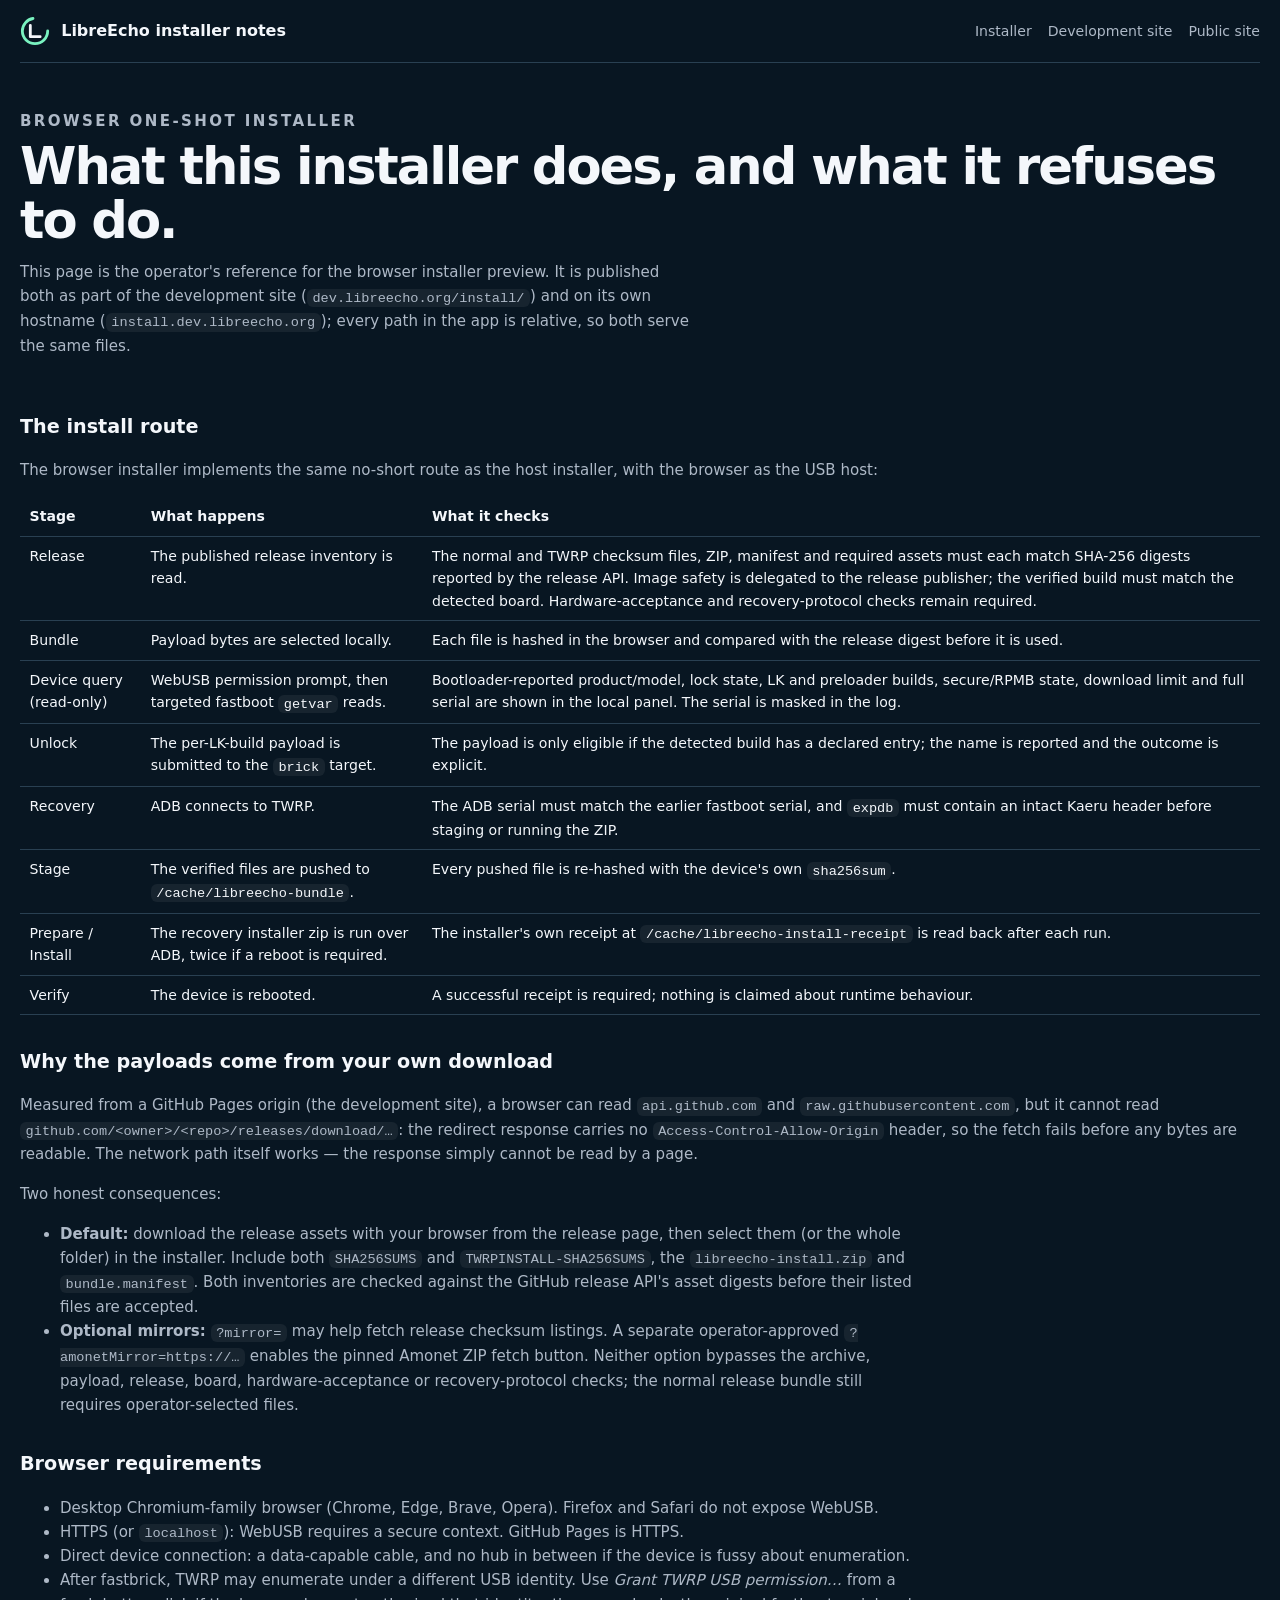
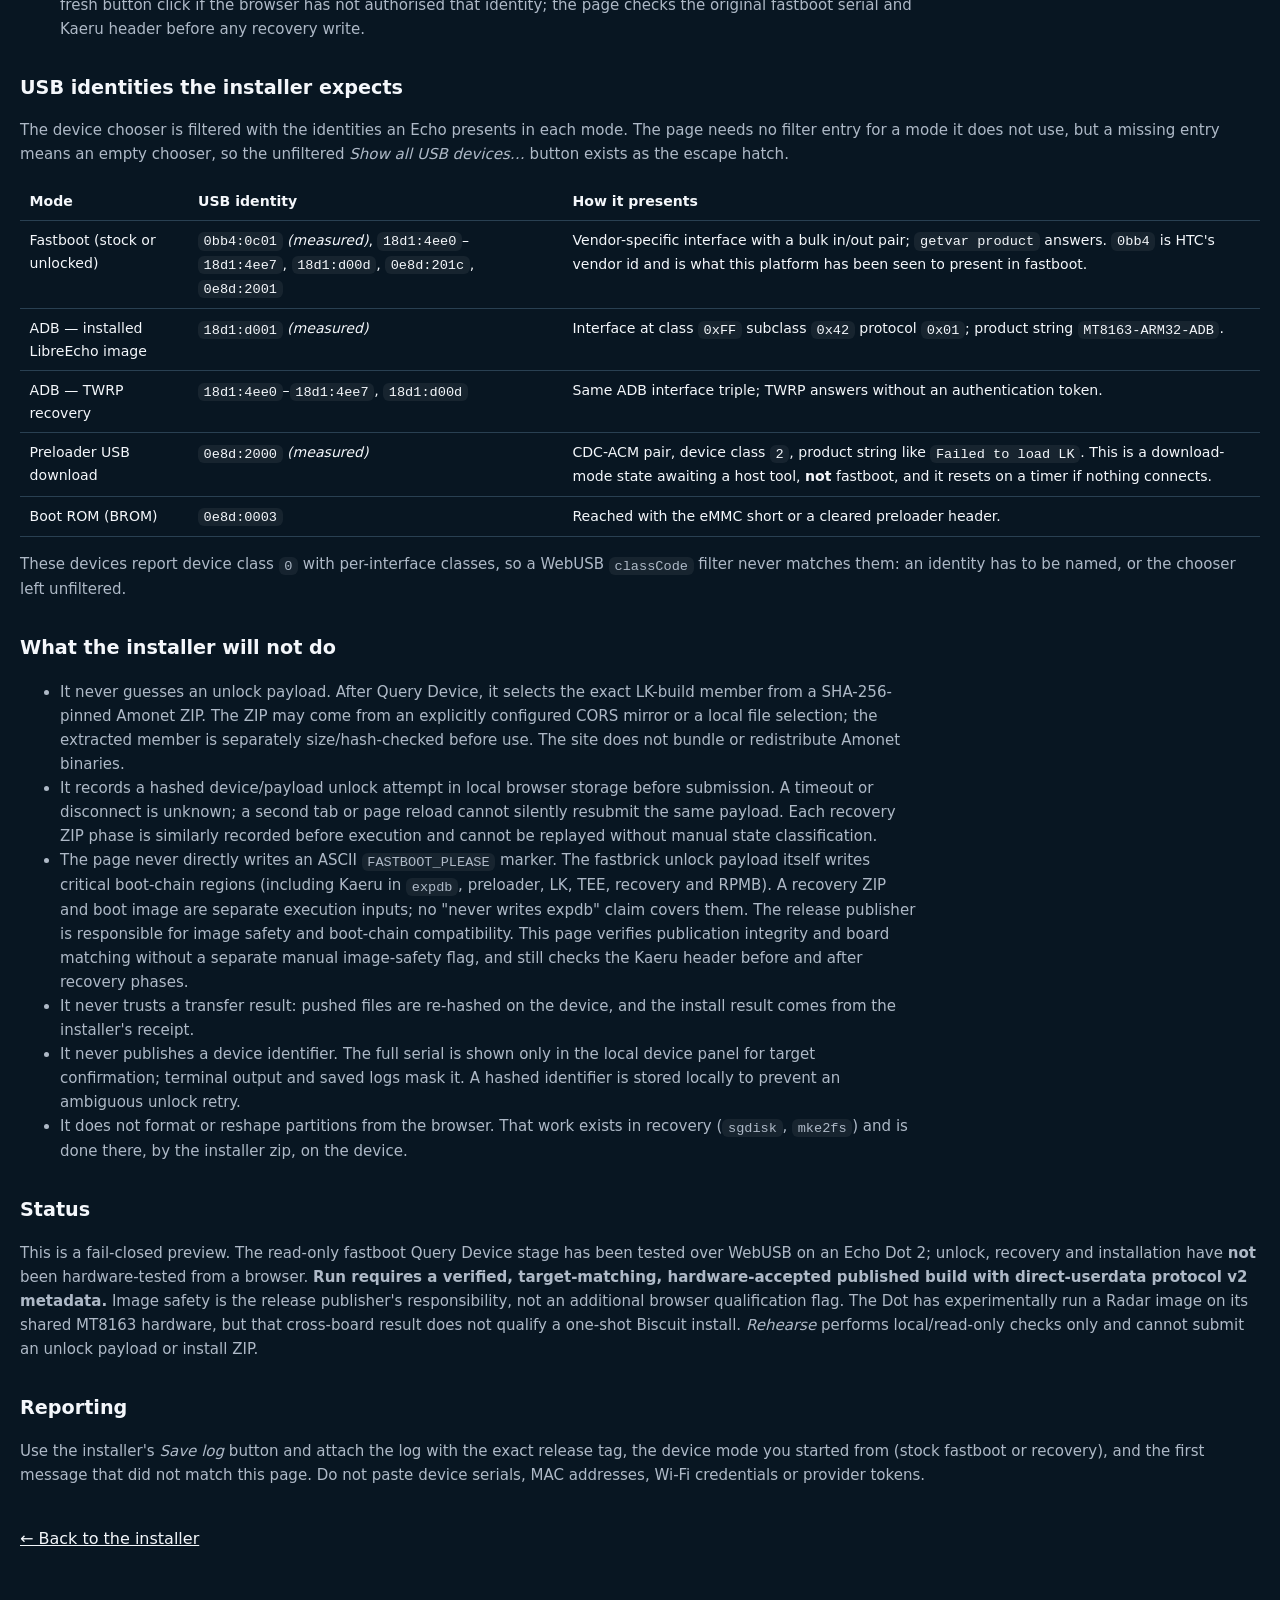
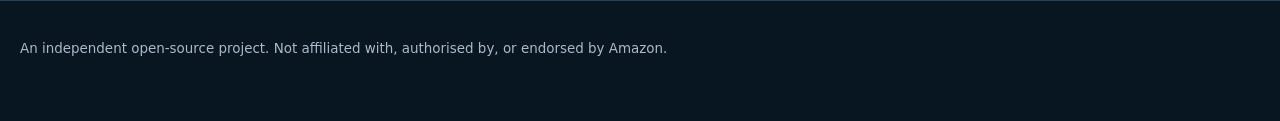
==== NOTES.html @ c84ac1f7 "feat(installer): direct-userdata protocol v2 install; restore #3; stop overwrite sync - Restore the " ====
<!doctype html>
<html lang="en-GB">
<head>
  <meta charset="utf-8">
  <meta name="viewport" content="width=device-width, initial-scale=1">
  <meta name="description" content="LibreEcho browser installer notes: what it does, what it refuses to do, which browser features it needs, and how to configure an asset mirror.">
  <meta name="theme-color" content="#081622">
  <title>LibreEcho browser installer — notes</title>
  <link rel="icon" href="assets/images/favicon.svg" type="image/svg+xml" onerror="this.remove()">
  <link rel="stylesheet" href="css/installer.css">
  <style>
    .notes ul{max-width:88ch}
    .notes .wrap{padding-bottom:4rem}
    .back{display:inline-block;margin:1.5rem 0 0}
  </style>
</head>
<body>
<div class="wrap">
  <header class="installer-header">
    <a class="brand" href="index.html">
      <img src="assets/images/mark.svg" alt="" width="30" height="30" onerror="this.remove()">
      <span>LibreEcho installer notes</span>
    </a>
    <nav aria-label="Installer navigation">
      <a href="index.html">Installer</a>
      <a href="https://dev.libreecho.org/">Development site</a>
      <a href="https://libreecho.org/">Public site</a>
    </nav>
  </header>

  <main class="notes">
    <section class="installer-intro">
      <p class="eyebrow">Browser one-shot installer</p>
      <h1>What this installer does, and what it refuses to do.</h1>
      <p>This page is the operator's reference for the browser installer preview. It is published both as part of the development site (<code>dev.libreecho.org/install/</code>) and on its own hostname (<code>install.dev.libreecho.org</code>); every path in the app is relative, so both serve the same files.</p>
    </section>

    <h2>The install route</h2>
    <p>The browser installer implements the same no-short route as the host installer, with the browser as the USB host:</p>
    <table>
      <thead><tr><th>Stage</th><th>What happens</th><th>What it checks</th></tr></thead>
      <tbody>
        <tr><td>Release</td><td>The published release inventory is read.</td><td>The normal and TWRP checksum files, ZIP, manifest and required assets must each match SHA-256 digests reported by the release API. Image safety is delegated to the release publisher; the verified build must match the detected board. Hardware-acceptance and recovery-protocol checks remain required.</td></tr>
        <tr><td>Bundle</td><td>Payload bytes are selected locally.</td><td>Each file is hashed in the browser and compared with the release digest before it is used.</td></tr>
        <tr><td>Device query (read-only)</td><td>WebUSB permission prompt, then targeted fastboot <code>getvar</code> reads.</td><td>Bootloader-reported product/model, lock state, LK and preloader builds, secure/RPMB state, download limit and full serial are shown in the local panel. The serial is masked in the log.</td></tr>
        <tr><td>Unlock</td><td>The per-LK-build payload is submitted to the <code>brick</code> target.</td><td>The payload is only eligible if the detected build has a declared entry; the name is reported and the outcome is explicit.</td></tr>
        <tr><td>Recovery</td><td>ADB connects to TWRP.</td><td>The ADB serial must match the earlier fastboot serial, and <code>expdb</code> must contain an intact Kaeru header before staging or running the ZIP.</td></tr>
        <tr><td>Stage</td><td>The verified files are pushed to <code>/cache/libreecho-bundle</code>.</td><td>Every pushed file is re-hashed with the device's own <code>sha256sum</code>.</td></tr>
        <tr><td>Prepare / Install</td><td>The recovery installer zip is run over ADB, twice if a reboot is required.</td><td>The installer's own receipt at <code>/cache/libreecho-install-receipt</code> is read back after each run.</td></tr>
        <tr><td>Verify</td><td>The device is rebooted.</td><td>A successful receipt is required; nothing is claimed about runtime behaviour.</td></tr>
      </tbody>
    </table>

    <h2>Why the payloads come from your own download</h2>
    <p>Measured from a GitHub Pages origin (the development site), a browser can read <code>api.github.com</code> and <code>raw.githubusercontent.com</code>, but it cannot read <code>github.com/&lt;owner&gt;/&lt;repo&gt;/releases/download/…</code>: the redirect response carries no <code>Access-Control-Allow-Origin</code> header, so the fetch fails before any bytes are readable. The network path itself works — the response simply cannot be read by a page.</p>
    <p>Two honest consequences:</p>
    <ul>
      <li><strong>Default:</strong> download the release assets with your browser from the release page, then select them (or the whole folder) in the installer. Include both <code>SHA256SUMS</code> and <code>TWRPINSTALL-SHA256SUMS</code>, the <code>libreecho-install.zip</code> and <code>bundle.manifest</code>. Both inventories are checked against the GitHub release API's asset digests before their listed files are accepted.</li>
      <li><strong>Optional mirrors:</strong> <code>?mirror=</code> may help fetch release checksum listings. A separate operator-approved <code>?amonetMirror=https://…</code> enables the pinned Amonet ZIP fetch button. Neither option bypasses the archive, payload, release, board, hardware-acceptance or recovery-protocol checks; the normal release bundle still requires operator-selected files.</li>
    </ul>

    <h2>Browser requirements</h2>
    <ul>
      <li>Desktop Chromium-family browser (Chrome, Edge, Brave, Opera). Firefox and Safari do not expose WebUSB.</li>
      <li>HTTPS (or <code>localhost</code>): WebUSB requires a secure context. GitHub Pages is HTTPS.</li>
      <li>Direct device connection: a data-capable cable, and no hub in between if the device is fussy about enumeration.</li>
      <li>After fastbrick, TWRP may enumerate under a different USB identity. Use <em>Grant TWRP USB permission…</em> from a fresh button click if the browser has not authorised that identity; the page checks the original fastboot serial and Kaeru header before any recovery write.</li>
    </ul>

    <h2>USB identities the installer expects</h2>
    <p>The device chooser is filtered with the identities an Echo presents in each mode. The page needs no filter entry for a mode it does not use, but a missing entry means an empty chooser, so the unfiltered <em>Show all USB devices…</em> button exists as the escape hatch.</p>
    <table>
      <thead><tr><th>Mode</th><th>USB identity</th><th>How it presents</th></tr></thead>
      <tbody>
        <tr><td>Fastboot (stock or unlocked)</td><td><code>0bb4:0c01</code> <em>(measured)</em>, <code>18d1:4ee0</code>–<code>18d1:4ee7</code>, <code>18d1:d00d</code>, <code>0e8d:201c</code>, <code>0e8d:2001</code></td><td>Vendor-specific interface with a bulk in/out pair; <code>getvar product</code> answers. <code>0bb4</code> is HTC's vendor id and is what this platform has been seen to present in fastboot.</td></tr>
        <tr><td>ADB — installed LibreEcho image</td><td><code>18d1:d001</code> <em>(measured)</em></td><td>Interface at class <code>0xFF</code> subclass <code>0x42</code> protocol <code>0x01</code>; product string <code>MT8163-ARM32-ADB</code>.</td></tr>
        <tr><td>ADB — TWRP recovery</td><td><code>18d1:4ee0</code>–<code>18d1:4ee7</code>, <code>18d1:d00d</code></td><td>Same ADB interface triple; TWRP answers without an authentication token.</td></tr>
        <tr><td>Preloader USB download</td><td><code>0e8d:2000</code> <em>(measured)</em></td><td>CDC-ACM pair, device class <code>2</code>, product string like <code>Failed to load LK</code>. This is a download-mode state awaiting a host tool, <strong>not</strong> fastboot, and it resets on a timer if nothing connects.</td></tr>
        <tr><td>Boot ROM (BROM)</td><td><code>0e8d:0003</code></td><td>Reached with the eMMC short or a cleared preloader header.</td></tr>
      </tbody>
    </table>
    <p>These devices report device class <code>0</code> with per-interface classes, so a WebUSB <code>classCode</code> filter never matches them: an identity has to be named, or the chooser left unfiltered.</p>

    <h2>What the installer will not do</h2>
    <ul>
      <li>It never guesses an unlock payload. After Query Device, it selects the exact LK-build member from a SHA-256-pinned Amonet ZIP. The ZIP may come from an explicitly configured CORS mirror or a local file selection; the extracted member is separately size/hash-checked before use. The site does not bundle or redistribute Amonet binaries.</li>
      <li>It records a hashed device/payload unlock attempt in local browser storage before submission. A timeout or disconnect is unknown; a second tab or page reload cannot silently resubmit the same payload. Each recovery ZIP phase is similarly recorded before execution and cannot be replayed without manual state classification.</li>
      <li>The page never directly writes an ASCII <code>FASTBOOT_PLEASE</code> marker. The fastbrick unlock payload itself writes critical boot-chain regions (including Kaeru in <code>expdb</code>, preloader, LK, TEE, recovery and RPMB). A recovery ZIP and boot image are separate execution inputs; no "never writes expdb" claim covers them. The release publisher is responsible for image safety and boot-chain compatibility. This page verifies publication integrity and board matching without a separate manual image-safety flag, and still checks the Kaeru header before and after recovery phases.</li>
      <li>It never trusts a transfer result: pushed files are re-hashed on the device, and the install result comes from the installer's receipt.</li>
      <li>It never publishes a device identifier. The full serial is shown only in the local device panel for target confirmation; terminal output and saved logs mask it. A hashed identifier is stored locally to prevent an ambiguous unlock retry.</li>
      <li>It does not format or reshape partitions from the browser. That work exists in recovery (<code>sgdisk</code>, <code>mke2fs</code>) and is done there, by the installer zip, on the device.</li>
    </ul>

    <h2>Status</h2>
    <p>This is a fail-closed preview. The read-only fastboot Query Device stage has been tested over WebUSB on an Echo Dot 2; unlock, recovery and installation have <strong>not</strong> been hardware-tested from a browser. <strong>Run requires a verified, target-matching, hardware-accepted published build with direct-userdata protocol v2 metadata.</strong> Image safety is the release publisher's responsibility, not an additional browser qualification flag. The Dot has experimentally run a Radar image on its shared MT8163 hardware, but that cross-board result does not qualify a one-shot Biscuit install. <em>Rehearse</em> performs local/read-only checks only and cannot submit an unlock payload or install ZIP.</p>

    <h2>Reporting</h2>
    <p>Use the installer's <em>Save log</em> button and attach the log with the exact release tag, the device mode you started from (stock fastboot or recovery), and the first message that did not match this page. Do not paste device serials, MAC addresses, Wi-Fi credentials or provider tokens.</p>
    <a class="back text-link" href="index.html">← Back to the installer</a>
  </main>
</div>
<footer class="installer-footer">
  <div class="wrap">
    <p>An independent open-source project. Not affiliated with, authorised by, or endorsed by Amazon.</p>
  </div>
</footer>
</body>
</html>
---- css/installer.css ----
/* Browser installer preview — page styles.
   Shares the LibreEcho palette with the development site, but is deliberately
   flatter and denser: this page is a tool, not a landing page. */

:root{
  --bg:#081622;--panel:#102131;--panel2:#14283a;--text:#f4f7fb;--muted:#aeb9c7;
  --line:#294052;--green:#55d47a;--cyan:#5ba8ff;--violet:#b77bea;
  --amber:#ffbe78;--red:#ff7a7a;--mono:ui-monospace,SFMono-Regular,Menlo,Consolas,"Liberation Mono",monospace;
}
*{box-sizing:border-box}
body{margin:0;background:var(--bg);color:var(--text);font-family:Inter,ui-sans-serif,system-ui,-apple-system,BlinkMacSystemFont,"Segoe UI",sans-serif;line-height:1.6}
a{color:var(--text)}
.wrap{width:min(100% - 2.5rem,1240px);margin-inline:auto}

.installer-header{display:flex;align-items:center;gap:1rem;padding:1rem 0;border-bottom:1px solid var(--line);flex-wrap:wrap}
.installer-header .brand{display:flex;align-items:center;gap:.7rem;font-weight:750;text-decoration:none}
.installer-header .brand img{width:30px;height:30px}
.installer-header nav{margin-left:auto;display:flex;gap:1rem;flex-wrap:wrap;font-size:.88rem}
.installer-header nav a{color:var(--muted);text-decoration:none}
.installer-header nav a:hover{color:var(--text)}

.installer-intro{padding:2.5rem 0 1rem}
.eyebrow{font-size:.72rem;font-weight:800;letter-spacing:.16em;text-transform:uppercase;color:var(--green);margin:0 0 .5rem}
.installer-intro h1{font-size:clamp(2rem,4vw,3.2rem);letter-spacing:-.04em;line-height:1.05;margin:0 0 .8rem}
.installer-intro p{max-width:70ch;color:var(--muted);margin:.4rem 0}
.preview-banner{border:1px solid rgba(255,190,120,.45);background:rgba(255,190,120,.08);border-radius:14px;padding:.9rem 1.1rem;margin:1.2rem 0 0;color:#ffd9ac;font-size:.9rem}

.layout{display:grid;grid-template-columns:minmax(0,1.05fr) minmax(0,1.35fr);gap:1.5rem;align-items:start;padding:1.5rem 0 4rem}
@media(max-width:1050px){.layout{grid-template-columns:1fr}}

.card{border:1px solid var(--line);border-radius:18px;background:linear-gradient(150deg,rgba(255,255,255,.05),rgba(255,255,255,.015));padding:1.25rem 1.35rem;margin-bottom:1.25rem}
.card h2{font-size:1.05rem;margin:0 0 .8rem;letter-spacing:-.01em}
.card p{margin:.35rem 0;color:var(--muted);font-size:.92rem}
.card ol,.card ul{margin:.4rem 0;padding-left:1.2rem;color:var(--muted);font-size:.92rem}
.field{display:flex;flex-direction:column;gap:.45rem;margin:.8rem 0}
.field label{font-size:.78rem;text-transform:uppercase;letter-spacing:.1em;font-weight:800;color:var(--muted)}
select,button,input[type=file]{font:inherit}
select{background:var(--panel);color:var(--text);border:1px solid var(--line);border-radius:10px;padding:.6rem .7rem;width:100%}
.actions{display:flex;gap:.6rem;flex-wrap:wrap;margin-top:.9rem}
button{border-radius:999px;padding:.7rem 1.1rem;font-weight:800;cursor:pointer;border:1px solid var(--line);background:var(--panel);color:var(--text)}
button.primary{background:linear-gradient(90deg,var(--green),var(--cyan));color:#081622;border:0}
button.ghost{background:transparent}
button:disabled{opacity:.45;cursor:not-allowed}
input[type=file]{position:absolute;width:1px;height:1px;opacity:0;pointer-events:none}

.status-line{display:flex;gap:.6rem;align-items:baseline;font-size:.86rem;color:var(--muted);margin:.3rem 0}
.status-line strong{color:var(--text);font-weight:700}
.pill{font-size:.7rem;font-weight:850;letter-spacing:.08em;text-transform:uppercase;padding:.15rem .5rem;border-radius:999px;border:1px solid var(--line)}
[data-state=ok]{color:var(--green);border-color:rgba(85,212,122,.5)}
[data-state=warn]{color:var(--amber);border-color:rgba(255,190,120,.5)}
[data-state=bad]{color:var(--red);border-color:rgba(255,122,122,.5)}
[data-state=pending]{color:var(--muted)}

.capability-row{display:grid;grid-template-columns:9.5rem 6rem 1fr;gap:.6rem;font-size:.85rem;padding:.22rem 0;border-bottom:1px dotted rgba(41,64,82,.7)}
.capability-value{font-weight:750}
.capability-note{color:var(--muted)}
@media(max-width:700px){.capability-row{grid-template-columns:1fr;gap:.1rem}}

.device-row{display:grid;grid-template-columns:11rem 1fr;gap:.5rem;font-size:.85rem;padding:.22rem 0;border-bottom:1px dotted rgba(41,64,82,.7)}
.device-row span{color:var(--muted)}

.step-item{display:flex;gap:.7rem;align-items:baseline;padding:.3rem 0;font-size:.9rem;color:var(--muted);border-bottom:1px dotted rgba(41,64,82,.6)}
.step-item .step-index{font-family:var(--mono);font-size:.78rem;color:var(--muted)}
.step-item.step-active{color:var(--text)}
.step-item.step-active .step-index{color:var(--cyan)}
.step-item.step-done{color:var(--green)}
.step-item.step-done .step-index{color:var(--green)}

.terminal-card{padding:0;overflow:hidden;display:flex;flex-direction:column}
.terminal-head{display:flex;align-items:center;gap:.6rem;padding:.7rem 1rem;border-bottom:1px solid var(--line);background:rgba(8,22,34,.6)}
.terminal-head .dots{display:flex;gap:.35rem}
.terminal-head .dots i{width:.6rem;height:.6rem;border-radius:50%;background:var(--line);display:block}
.terminal-head strong{font-size:.82rem;letter-spacing:.04em}
.terminal-head button{margin-left:auto;font-size:.75rem;padding:.35rem .7rem}
#terminal{list-style:none;margin:0;padding:.9rem 1rem;font-family:var(--mono);font-size:.82rem;line-height:1.55;height:min(62vh,620px);overflow-y:auto;background:#061220;scrollbar-width:thin}
.term-line{white-space:pre-wrap;word-break:break-word}
.term-out{color:#cfe0ee}
.term-info{color:var(--cyan)}
.term-ok{color:var(--green)}
.term-warn{color:var(--amber)}
.term-error{color:var(--red)}
.term-command{color:var(--violet)}
.term-phase{color:var(--text);font-weight:800;letter-spacing:.08em;margin-top:.5rem;border-top:1px solid var(--line);padding-top:.4rem}
.term-progress{display:grid;grid-template-columns:minmax(8rem,14rem) 1fr minmax(6rem,12rem);gap:.6rem;align-items:center;color:var(--muted)}
.term-progress-track{display:block;height:.5rem;border-radius:999px;background:var(--line);overflow:hidden}
.term-progress-bar{display:block;height:100%;width:0;background:linear-gradient(90deg,var(--green),var(--cyan));transition:width .15s linear}
.term-progress-label{white-space:nowrap;overflow:hidden;text-overflow:ellipsis}
.term-progress-detail{text-align:right;white-space:nowrap;overflow:hidden;text-overflow:ellipsis}

.notes{padding:0 0 3rem}
.notes h2{font-size:1.2rem;margin:2rem 0 .6rem}
.notes p,.notes li{color:var(--muted);font-size:.94rem}
.notes code{font-family:var(--mono);font-size:.85rem;background:rgba(255,255,255,.06);padding:.1rem .35rem;border-radius:6px}
.notes table{width:100%;border-collapse:collapse;font-size:.88rem;margin:.8rem 0}
.notes th,.notes td{text-align:left;border-bottom:1px solid var(--line);padding:.5rem .6rem;vertical-align:top}
.installer-footer{border-top:1px solid var(--line);padding:1.5rem 0 3rem;color:var(--muted);font-size:.84rem}

.fine-print{font-size:.82rem;color:var(--muted)}
.card summary{cursor:pointer;font-size:.86rem;font-weight:750;color:var(--text);padding:.4rem 0}
.card details[open] summary{color:var(--cyan)}
.download-panel{margin:.9rem 0;padding:.85rem .95rem;border:1px solid var(--line);border-radius:14px;background:rgba(8,22,34,.5)}
.download-head{display:flex;justify-content:space-between;align-items:baseline;font-size:.9rem}
.download-head #download-percent{font-family:var(--mono);font-weight:800;color:var(--cyan)}
.download-track{display:block;height:.7rem;border-radius:999px;background:var(--line);overflow:hidden;margin:.6rem 0 .5rem}
.download-bar{display:block;height:100%;width:0;background:linear-gradient(90deg,var(--green),var(--cyan));transition:width .15s linear}
.download-meta{display:flex;gap:1rem;flex-wrap:wrap;font-family:var(--mono);font-size:.78rem;color:var(--muted)}
.download-meta #download-files{margin-left:auto}
.download-error{margin:.6rem 0;padding:.6rem .8rem;border:1px solid rgba(255,122,122,.5);border-radius:12px;color:var(--red);font-size:.9rem}
.download-panel[data-state=ok] .download-bar{background:var(--green)}
body.waiting button,body.waiting select{cursor:progress}
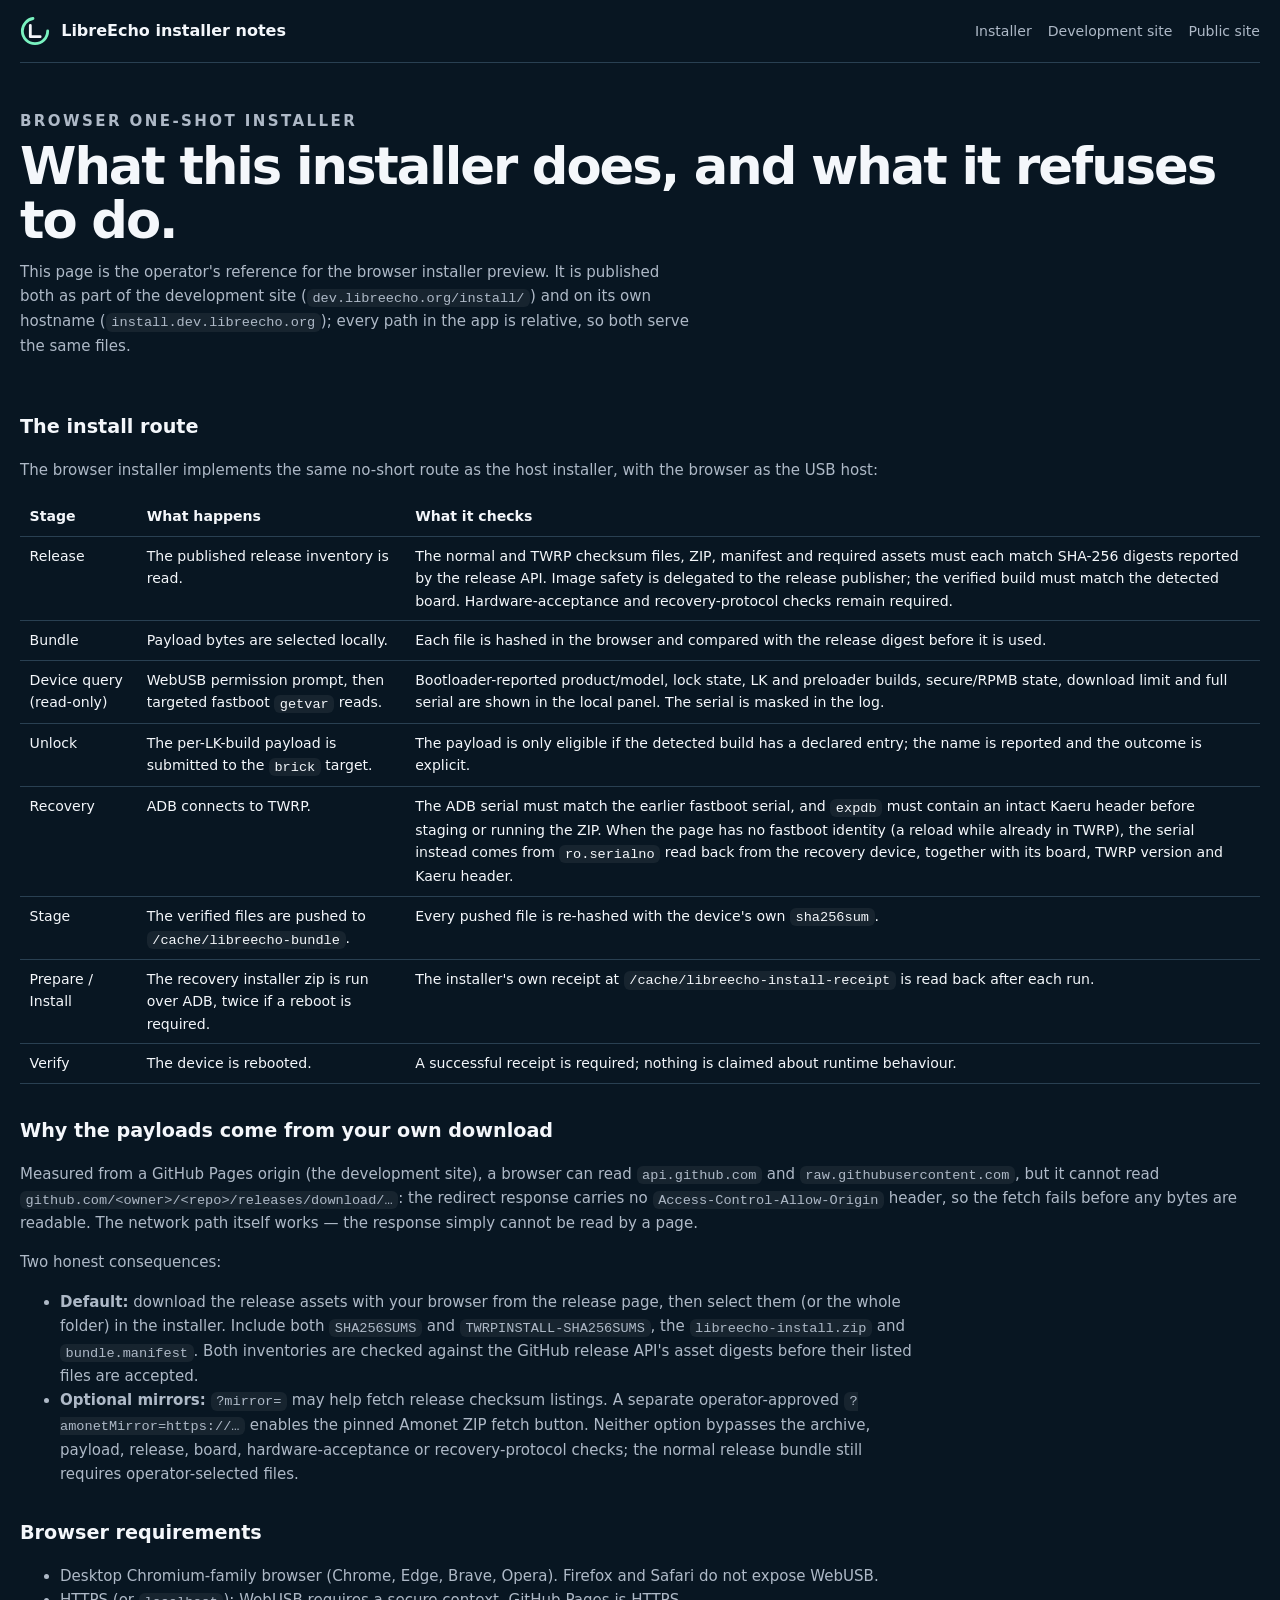
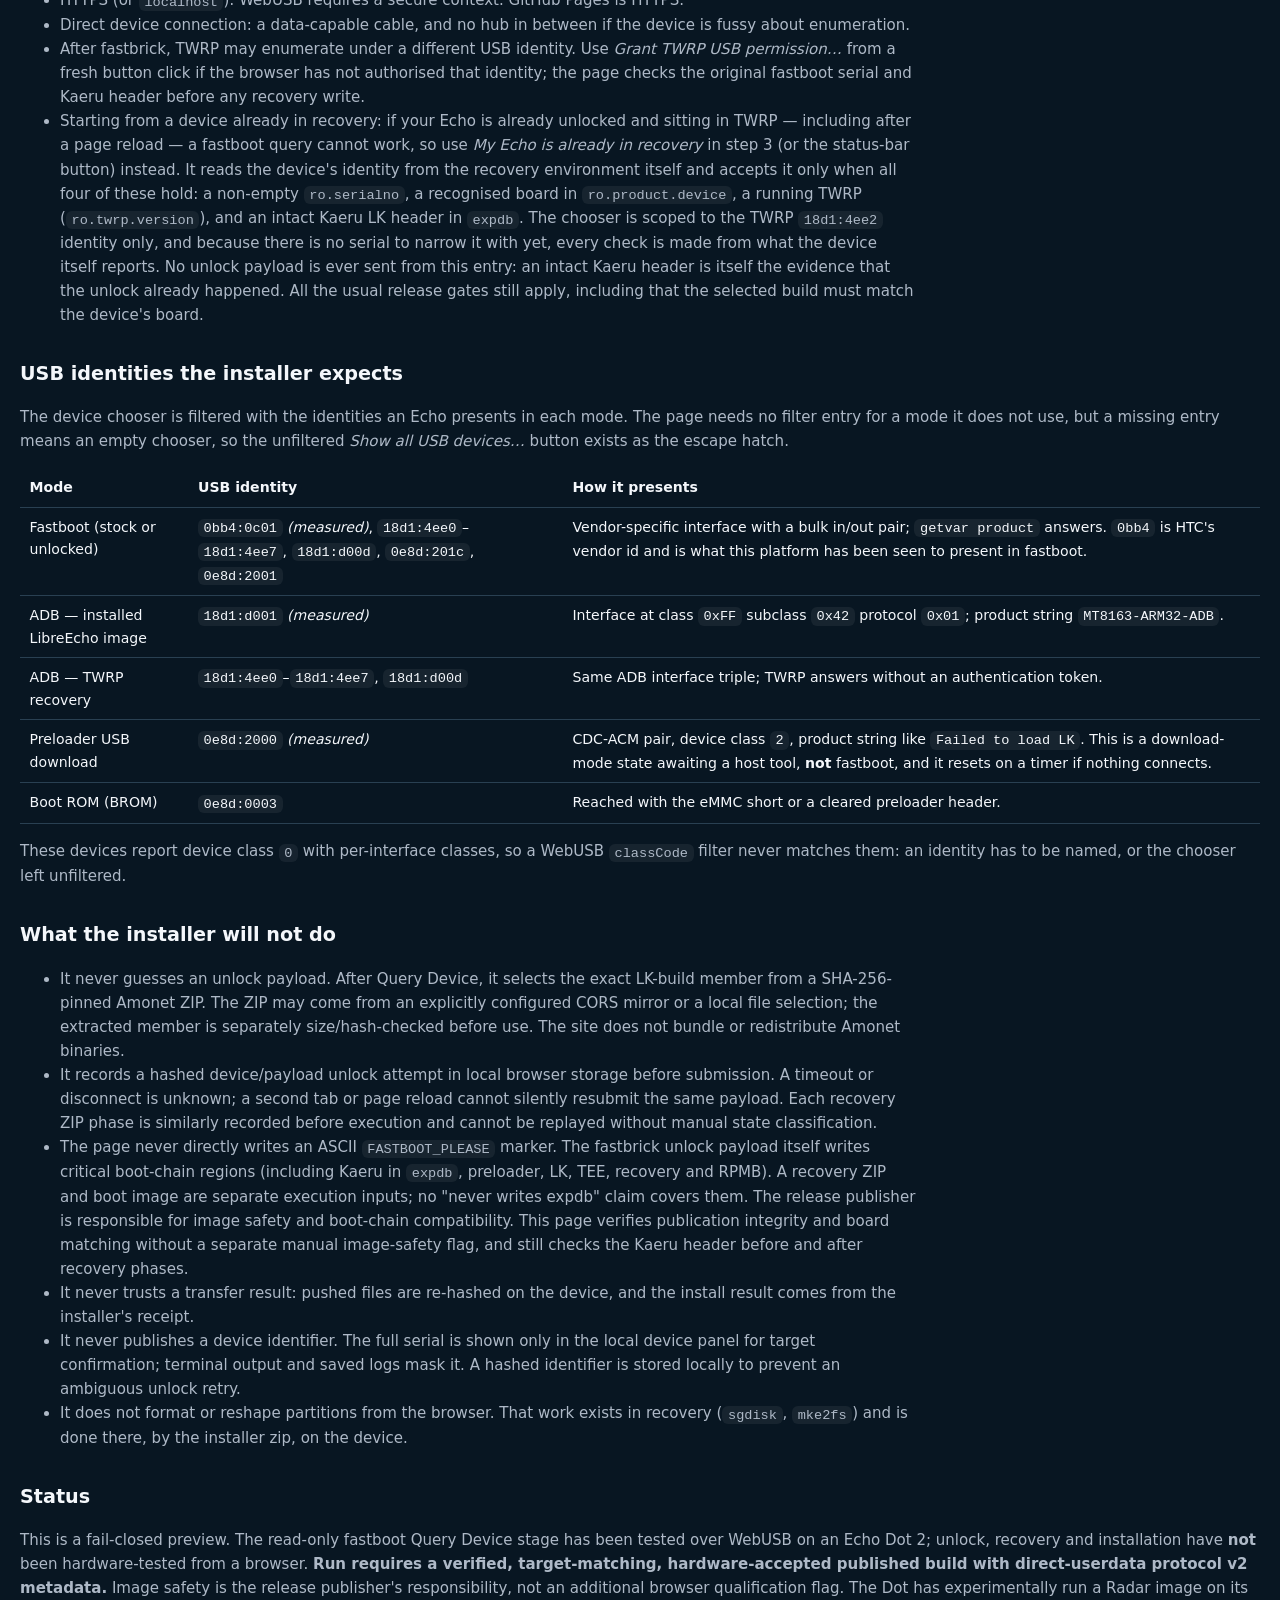
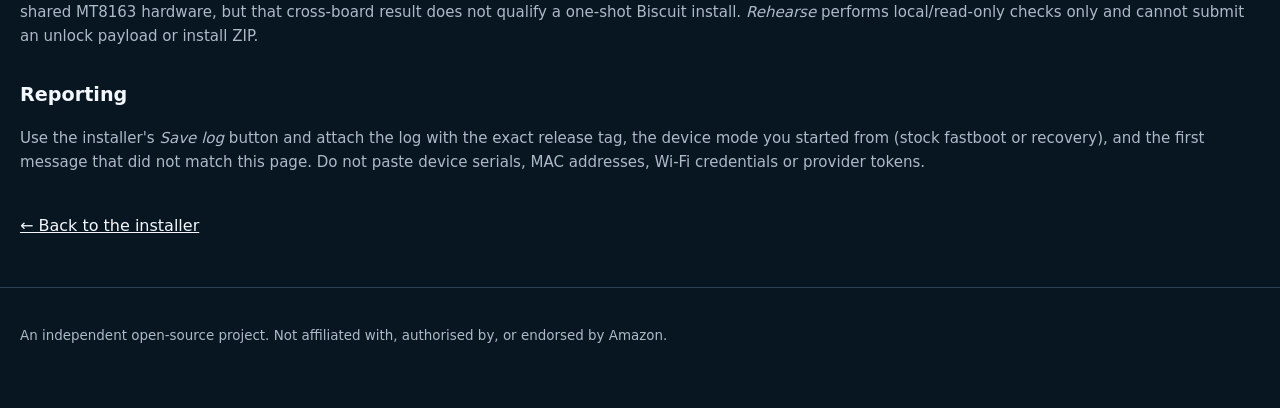
==== commit 375f3f65: "docs(installer): document starting from a device already in recovery Names the four facts the recove" ====
--- a/NOTES.html
+++ b/NOTES.html
@@ -44,7 +44,7 @@
         <tr><td>Bundle</td><td>Payload bytes are selected locally.</td><td>Each file is hashed in the browser and compared with the release digest before it is used.</td></tr>
         <tr><td>Device query (read-only)</td><td>WebUSB permission prompt, then targeted fastboot <code>getvar</code> reads.</td><td>Bootloader-reported product/model, lock state, LK and preloader builds, secure/RPMB state, download limit and full serial are shown in the local panel. The serial is masked in the log.</td></tr>
         <tr><td>Unlock</td><td>The per-LK-build payload is submitted to the <code>brick</code> target.</td><td>The payload is only eligible if the detected build has a declared entry; the name is reported and the outcome is explicit.</td></tr>
-        <tr><td>Recovery</td><td>ADB connects to TWRP.</td><td>The ADB serial must match the earlier fastboot serial, and <code>expdb</code> must contain an intact Kaeru header before staging or running the ZIP.</td></tr>
+        <tr><td>Recovery</td><td>ADB connects to TWRP.</td><td>The ADB serial must match the earlier fastboot serial, and <code>expdb</code> must contain an intact Kaeru header before staging or running the ZIP. When the page has no fastboot identity (a reload while already in TWRP), the serial instead comes from <code>ro.serialno</code> read back from the recovery device, together with its board, TWRP version and Kaeru header.</td></tr>
         <tr><td>Stage</td><td>The verified files are pushed to <code>/cache/libreecho-bundle</code>.</td><td>Every pushed file is re-hashed with the device's own <code>sha256sum</code>.</td></tr>
         <tr><td>Prepare / Install</td><td>The recovery installer zip is run over ADB, twice if a reboot is required.</td><td>The installer's own receipt at <code>/cache/libreecho-install-receipt</code> is read back after each run.</td></tr>
         <tr><td>Verify</td><td>The device is rebooted.</td><td>A successful receipt is required; nothing is claimed about runtime behaviour.</td></tr>
@@ -65,6 +65,7 @@
       <li>HTTPS (or <code>localhost</code>): WebUSB requires a secure context. GitHub Pages is HTTPS.</li>
       <li>Direct device connection: a data-capable cable, and no hub in between if the device is fussy about enumeration.</li>
       <li>After fastbrick, TWRP may enumerate under a different USB identity. Use <em>Grant TWRP USB permission…</em> from a fresh button click if the browser has not authorised that identity; the page checks the original fastboot serial and Kaeru header before any recovery write.</li>
+      <li>Starting from a device already in recovery: if your Echo is already unlocked and sitting in TWRP — including after a page reload — a fastboot query cannot work, so use <em>My Echo is already in recovery</em> in step 3 (or the status-bar button) instead. It reads the device's identity from the recovery environment itself and accepts it only when all four of these hold: a non-empty <code>ro.serialno</code>, a recognised board in <code>ro.product.device</code>, a running TWRP (<code>ro.twrp.version</code>), and an intact Kaeru LK header in <code>expdb</code>. The chooser is scoped to the TWRP <code>18d1:4ee2</code> identity only, and because there is no serial to narrow it with yet, every check is made from what the device itself reports. No unlock payload is ever sent from this entry: an intact Kaeru header is itself the evidence that the unlock already happened. All the usual release gates still apply, including that the selected build must match the device's board.</li>
     </ul>
 
     <h2>USB identities the installer expects</h2>
--- a/css/installer.css
+++ b/css/installer.css
@@ -28,6 +28,36 @@
 .layout{display:grid;grid-template-columns:minmax(0,1.05fr) minmax(0,1.35fr);gap:1.5rem;align-items:start;padding:1.5rem 0 4rem}
 @media(max-width:1050px){.layout{grid-template-columns:1fr}}
 
+/* --- sticky status bar -----------------------------------------------------
+   The one surface that must always be visible: stage, plain-English message,
+   overall progress, and the single primary next action. Nothing important is
+   only in the log. */
+.status-bar-shell{position:sticky;top:0;z-index:40;background:linear-gradient(180deg,rgba(8,22,34,.98),rgba(8,22,34,.94));backdrop-filter:blur(6px);border-bottom:1px solid var(--line)}
+.status-bar{width:min(100% - 2.5rem,1240px);margin-inline:auto;padding:.7rem 0 .8rem;display:grid;gap:.4rem}
+.status-bar-line{display:flex;align-items:baseline;gap:.6rem;flex-wrap:wrap}
+.status-bar-stage{font-family:var(--mono);font-size:.75rem;font-weight:800;letter-spacing:.08em;color:var(--cyan)}
+.status-bar-title{font-size:1rem;font-weight:800;letter-spacing:-.01em}
+.status-bar-message{margin:0;color:var(--muted);font-size:.9rem;line-height:1.45}
+.status-bar-track{display:block;height:.45rem;border-radius:999px;background:var(--line);overflow:hidden}
+.status-bar-fill{display:block;height:100%;width:0;background:linear-gradient(90deg,var(--green),var(--cyan));transition:width .25s ease}
+.status-bar-action{display:flex;align-items:center;gap:.7rem;flex-wrap:wrap;margin-top:.15rem}
+.status-bar-action button{padding:.8rem 1.3rem;font-size:.95rem;box-shadow:0 6px 20px rgba(85,212,122,.18)}
+.status-bar-hint{font-size:.84rem;color:var(--muted)}
+.status-bar-secondary{font-size:.76rem;color:var(--muted);opacity:.85}
+.status-bar[data-kind=ok]{--bar-accent:var(--green)}
+.status-bar[data-kind=warn]{--bar-accent:var(--amber)}
+.status-bar[data-kind=bad]{--bar-accent:var(--red)}
+.status-bar[data-kind=action] .status-bar-message{color:#dff3e4;font-weight:650}
+.status-bar[data-kind=action] .status-bar-action button{animation:status-pulse 1.8s ease-in-out infinite}
+.status-bar[data-kind=bad] .status-bar-message{color:#ffc9c9}
+.status-bar[data-kind=ok] .status-bar-message{color:#cdefd6}
+@keyframes status-pulse{0%,100%{box-shadow:0 6px 20px rgba(85,212,122,.18)}50%{box-shadow:0 6px 26px rgba(91,168,255,.42)}}
+@media(prefers-reduced-motion:reduce){.status-bar[data-kind=action] .status-bar-action button{animation:none}}
+
+.visually-hidden{position:absolute;width:1px;height:1px;margin:-1px;padding:0;overflow:hidden;clip:rect(0 0 0 0);white-space:nowrap;border:0}
+.inline-details summary{cursor:pointer;font-size:.8rem;font-weight:750;color:#ffd9ac;padding:.2rem 0}
+.inline-details p{margin:.4rem 0;font-size:.85rem;color:#f0dcc2}
+
 .card{border:1px solid var(--line);border-radius:18px;background:linear-gradient(150deg,rgba(255,255,255,.05),rgba(255,255,255,.015));padding:1.25rem 1.35rem;margin-bottom:1.25rem}
 .card h2{font-size:1.05rem;margin:0 0 .8rem;letter-spacing:-.01em}
 .card p{margin:.35rem 0;color:var(--muted);font-size:.92rem}
@@ -55,6 +85,44 @@
 .capability-value{font-weight:750}
 .capability-note{color:var(--muted)}
 @media(max-width:700px){.capability-row{grid-template-columns:1fr;gap:.1rem}}
+.capability-summary{margin:.2rem 0;font-size:.92rem;font-weight:700}
+.capability-summary[data-state=ok]{color:var(--green)}
+.capability-summary[data-state=bad]{color:var(--red)}
+
+/* --- wizard step cards ----------------------------------------------------
+   One column, numbered, in run order. The active card is highlighted; a done
+   card collapses to its one-line summary so the column stays short. */
+.step-card{border-radius:16px;padding:1rem 1.15rem;transition:border-color .2s ease,box-shadow .2s ease}
+.step-card-head{display:flex;align-items:center;gap:.6rem;flex-wrap:wrap}
+.step-card-head h2{margin:0;font-size:1rem}
+.step-card-number{display:inline-flex;align-items:center;justify-content:center;width:1.7rem;height:1.7rem;border-radius:999px;border:1px solid var(--line);font-family:var(--mono);font-size:.82rem;font-weight:800;color:var(--muted);flex:none}
+.step-card[data-state=active]{border-color:rgba(91,168,255,.75);box-shadow:0 0 0 1px rgba(91,168,255,.3),0 10px 26px rgba(8,22,34,.6)}
+.step-card[data-state=active] .step-card-number{border-color:var(--cyan);color:var(--cyan)}
+.step-card[data-state=done]{opacity:.82}
+.step-card[data-state=done] .step-card-number{border-color:rgba(85,212,122,.6);color:var(--green)}
+.step-card[data-state=failed]{border-color:rgba(255,122,122,.7);box-shadow:0 0 0 1px rgba(255,122,122,.25)}
+.step-badge{margin-left:auto;font-size:.68rem;font-weight:850;letter-spacing:.09em;text-transform:uppercase;padding:.16rem .55rem;border-radius:999px;border:1px solid var(--line);color:var(--muted)}
+.step-badge[data-state=waiting]{color:var(--muted)}
+.step-badge[data-state=ready]{color:var(--cyan);border-color:rgba(91,168,255,.5)}
+.step-badge[data-state=done]{color:var(--green);border-color:rgba(85,212,122,.5)}
+.step-badge[data-state=failed]{color:var(--red);border-color:rgba(255,122,122,.5)}
+.step-card-summary{margin:.45rem 0 0;font-size:.88rem;color:var(--muted)}
+.step-card[data-state=active] .step-card-summary{color:var(--text)}
+/* Only a finished card collapses. A waiting/ready card keeps its controls
+   reachable — the selects and the Install buttons must never be hidden. */
+.step-card[data-state=done] .step-card-body,
+.step-card[data-state=done] .operator-callout{display:none}
+.step-card[data-state=done] .step-card-summary{margin:.3rem 0 0}
+.operator-callout{margin-top:.8rem;padding:.85rem 1rem;border:1px solid rgba(255,190,120,.55);border-radius:14px;background:rgba(255,190,120,.09);color:#ffd9ac;font-size:.9rem}
+.operator-callout[hidden]{display:none}
+.operator-callout strong{display:block;font-size:.95rem;margin-bottom:.25rem;color:#ffe3c4}
+
+/* Why Install is greyed out, as a bullet list of unmet prerequisites. */
+.prereq-wrap{margin-top:.7rem}
+.prereq-wrap[data-empty=true]{display:none}
+.prereq-head{margin:0 0 .3rem;font-size:.8rem;font-weight:800;letter-spacing:.06em;text-transform:uppercase;color:var(--muted)}
+.prereq-list{margin:0;padding-left:1.15rem;color:var(--amber);font-size:.86rem}
+.prereq-list li{margin:.15rem 0}
 
 .device-row{display:grid;grid-template-columns:11rem 1fr;gap:.5rem;font-size:.85rem;padding:.22rem 0;border-bottom:1px dotted rgba(41,64,82,.7)}
 .device-row span{color:var(--muted)}
@@ -72,6 +140,11 @@
 .terminal-head .dots i{width:.6rem;height:.6rem;border-radius:50%;background:var(--line);display:block}
 .terminal-head strong{font-size:.82rem;letter-spacing:.04em}
 .terminal-head button{margin-left:auto;font-size:.75rem;padding:.35rem .7rem}
+.terminal-head #download-log{margin-left:auto}
+.terminal-head #btn-log-toggle{margin-left:auto}
+/* The log is secondary: collapsible, and out of the way on a narrow page. */
+#terminal[hidden]{display:none}
+.terminal-card[data-collapsed=true]{opacity:.9}
 #terminal{list-style:none;margin:0;padding:.9rem 1rem;font-family:var(--mono);font-size:.82rem;line-height:1.55;height:min(62vh,620px);overflow-y:auto;background:#061220;scrollbar-width:thin}
 .term-line{white-space:pre-wrap;word-break:break-word}
 .term-out{color:#cfe0ee}
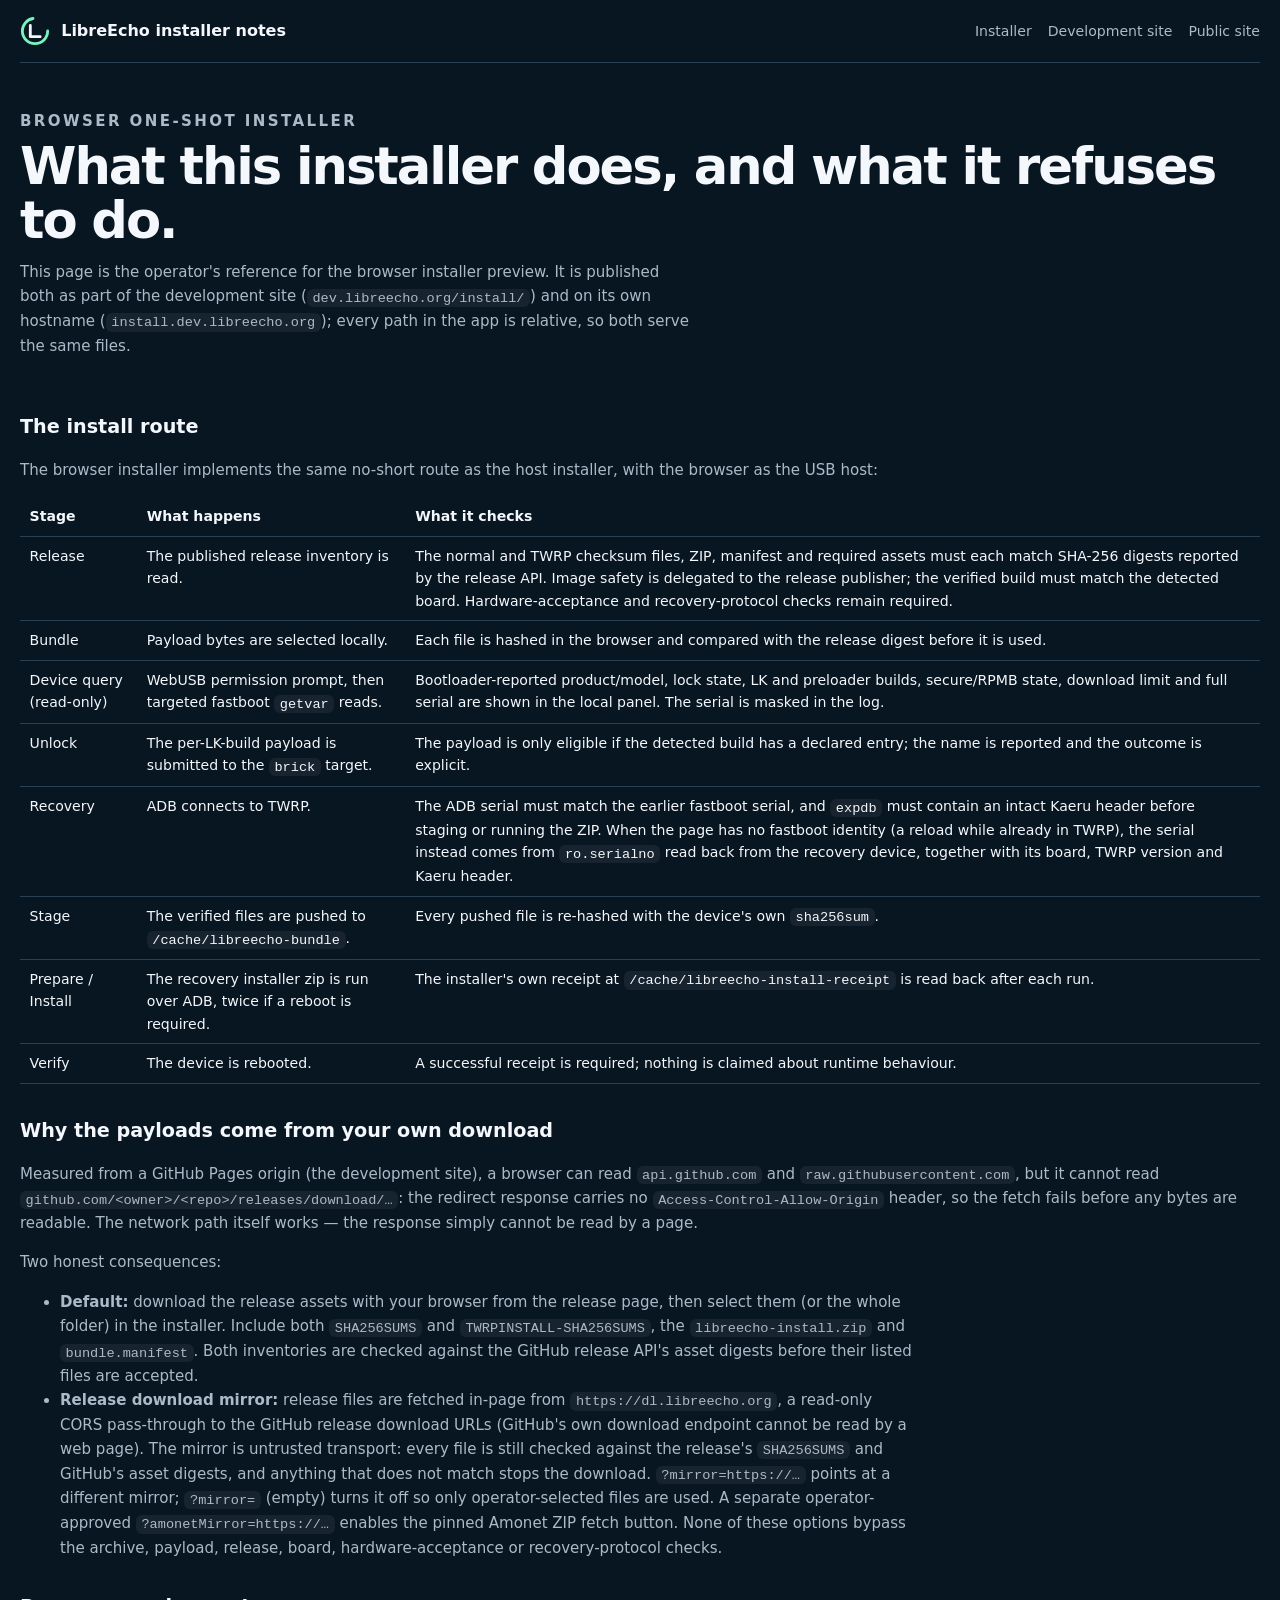
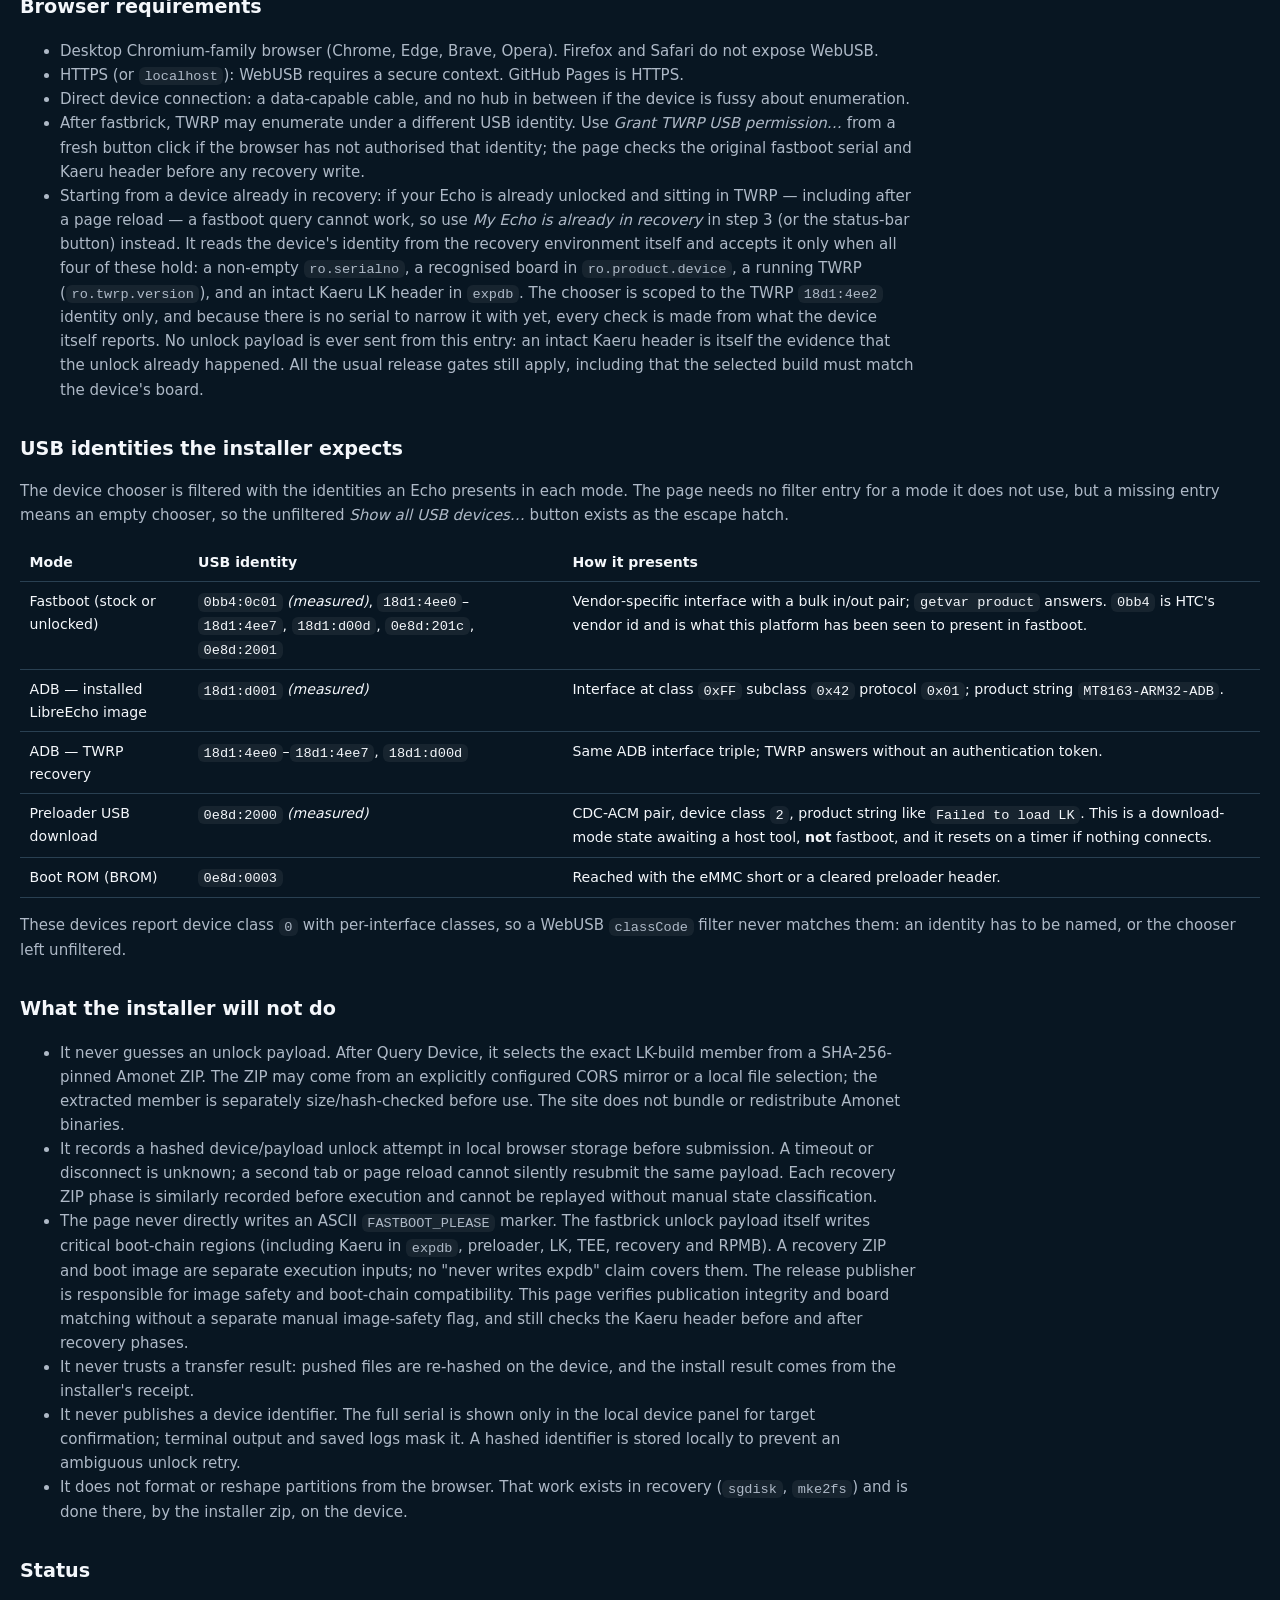
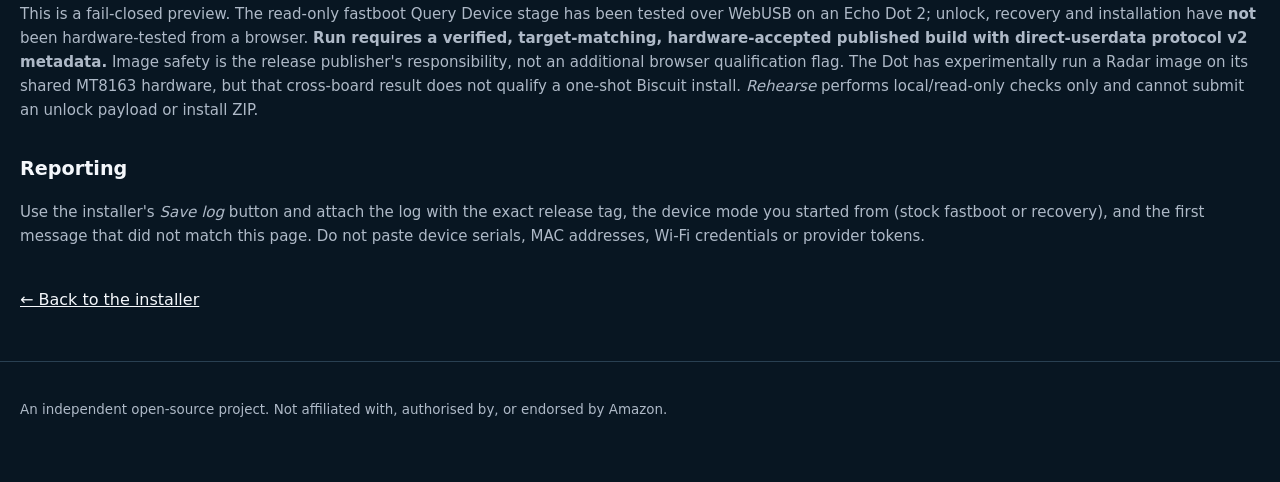
==== commit 5014dff0: "feat(installer): download release files through the dl.libreecho.org mirror by default GitHub's rele" ====
--- a/NOTES.html
+++ b/NOTES.html
@@ -56,7 +56,7 @@
     <p>Two honest consequences:</p>
     <ul>
       <li><strong>Default:</strong> download the release assets with your browser from the release page, then select them (or the whole folder) in the installer. Include both <code>SHA256SUMS</code> and <code>TWRPINSTALL-SHA256SUMS</code>, the <code>libreecho-install.zip</code> and <code>bundle.manifest</code>. Both inventories are checked against the GitHub release API's asset digests before their listed files are accepted.</li>
-      <li><strong>Optional mirrors:</strong> <code>?mirror=</code> may help fetch release checksum listings. A separate operator-approved <code>?amonetMirror=https://…</code> enables the pinned Amonet ZIP fetch button. Neither option bypasses the archive, payload, release, board, hardware-acceptance or recovery-protocol checks; the normal release bundle still requires operator-selected files.</li>
+      <li><strong>Release download mirror:</strong> release files are fetched in-page from <code>https://dl.libreecho.org</code>, a read-only CORS pass-through to the GitHub release download URLs (GitHub's own download endpoint cannot be read by a web page). The mirror is untrusted transport: every file is still checked against the release's <code>SHA256SUMS</code> and GitHub's asset digests, and anything that does not match stops the download. <code>?mirror=https://…</code> points at a different mirror; <code>?mirror=</code> (empty) turns it off so only operator-selected files are used. A separate operator-approved <code>?amonetMirror=https://…</code> enables the pinned Amonet ZIP fetch button. None of these options bypass the archive, payload, release, board, hardware-acceptance or recovery-protocol checks.</li>
     </ul>
 
     <h2>Browser requirements</h2>
--- a/css/installer.css
+++ b/css/installer.css
@@ -72,6 +72,24 @@
 button.ghost{background:transparent}
 button:disabled{opacity:.45;cursor:not-allowed}
 input[type=file]{position:absolute;width:1px;height:1px;opacity:0;pointer-events:none}
+
+/* --- optional one-shot configuration (step 5) ------------------------------
+   Reuses the existing .field styling. The mode choice is always visible, so
+   "skip" is the default and needs no scrolling; the fields only appear once
+   the operator explicitly asks to configure the device from here. */
+.provision-choice{border:1px solid var(--line);border-radius:12px;padding:.8rem .9rem;margin:.9rem 0;display:flex;flex-direction:column;gap:.55rem}
+.provision-choice legend{font-size:.78rem;text-transform:uppercase;letter-spacing:.1em;font-weight:800;color:var(--muted);padding:0 .3rem}
+.radio-row{display:flex;gap:.6rem;align-items:flex-start;font-size:.9rem;color:var(--muted);cursor:pointer}
+.radio-row strong{color:var(--text)}
+.radio-row input[type=radio]{margin-top:.2rem;accent-color:var(--cyan);flex:none}
+#provision-form-wrap h3{font-size:.8rem;text-transform:uppercase;letter-spacing:.1em;color:var(--muted);margin:1.1rem 0 .2rem}
+#provision-form-wrap input[type=text],#provision-form-wrap input[type=password]{background:var(--panel);color:var(--text);border:1px solid var(--line);border-radius:10px;padding:.6rem .7rem;width:100%}
+#provision-form-wrap input[type=range]{width:100%;accent-color:var(--cyan)}
+.field-check label{display:flex;gap:.55rem;align-items:center;text-transform:none;letter-spacing:0;font-size:.92rem;color:var(--text);font-weight:600;cursor:pointer}
+.field-check input[type=checkbox]{accent-color:var(--cyan);width:1.05rem;height:1.05rem;flex:none}
+.field-error{margin:0;font-size:.8rem;color:var(--red);font-weight:700}
+.field-error:empty{display:none}
+#provision-form-wrap[data-invalid=true] input, #provision-form-wrap[data-invalid=true] select{border-color:rgba(255,122,122,.6)}
 
 .status-line{display:flex;gap:.6rem;align-items:baseline;font-size:.86rem;color:var(--muted);margin:.3rem 0}
 .status-line strong{color:var(--text);font-weight:700}
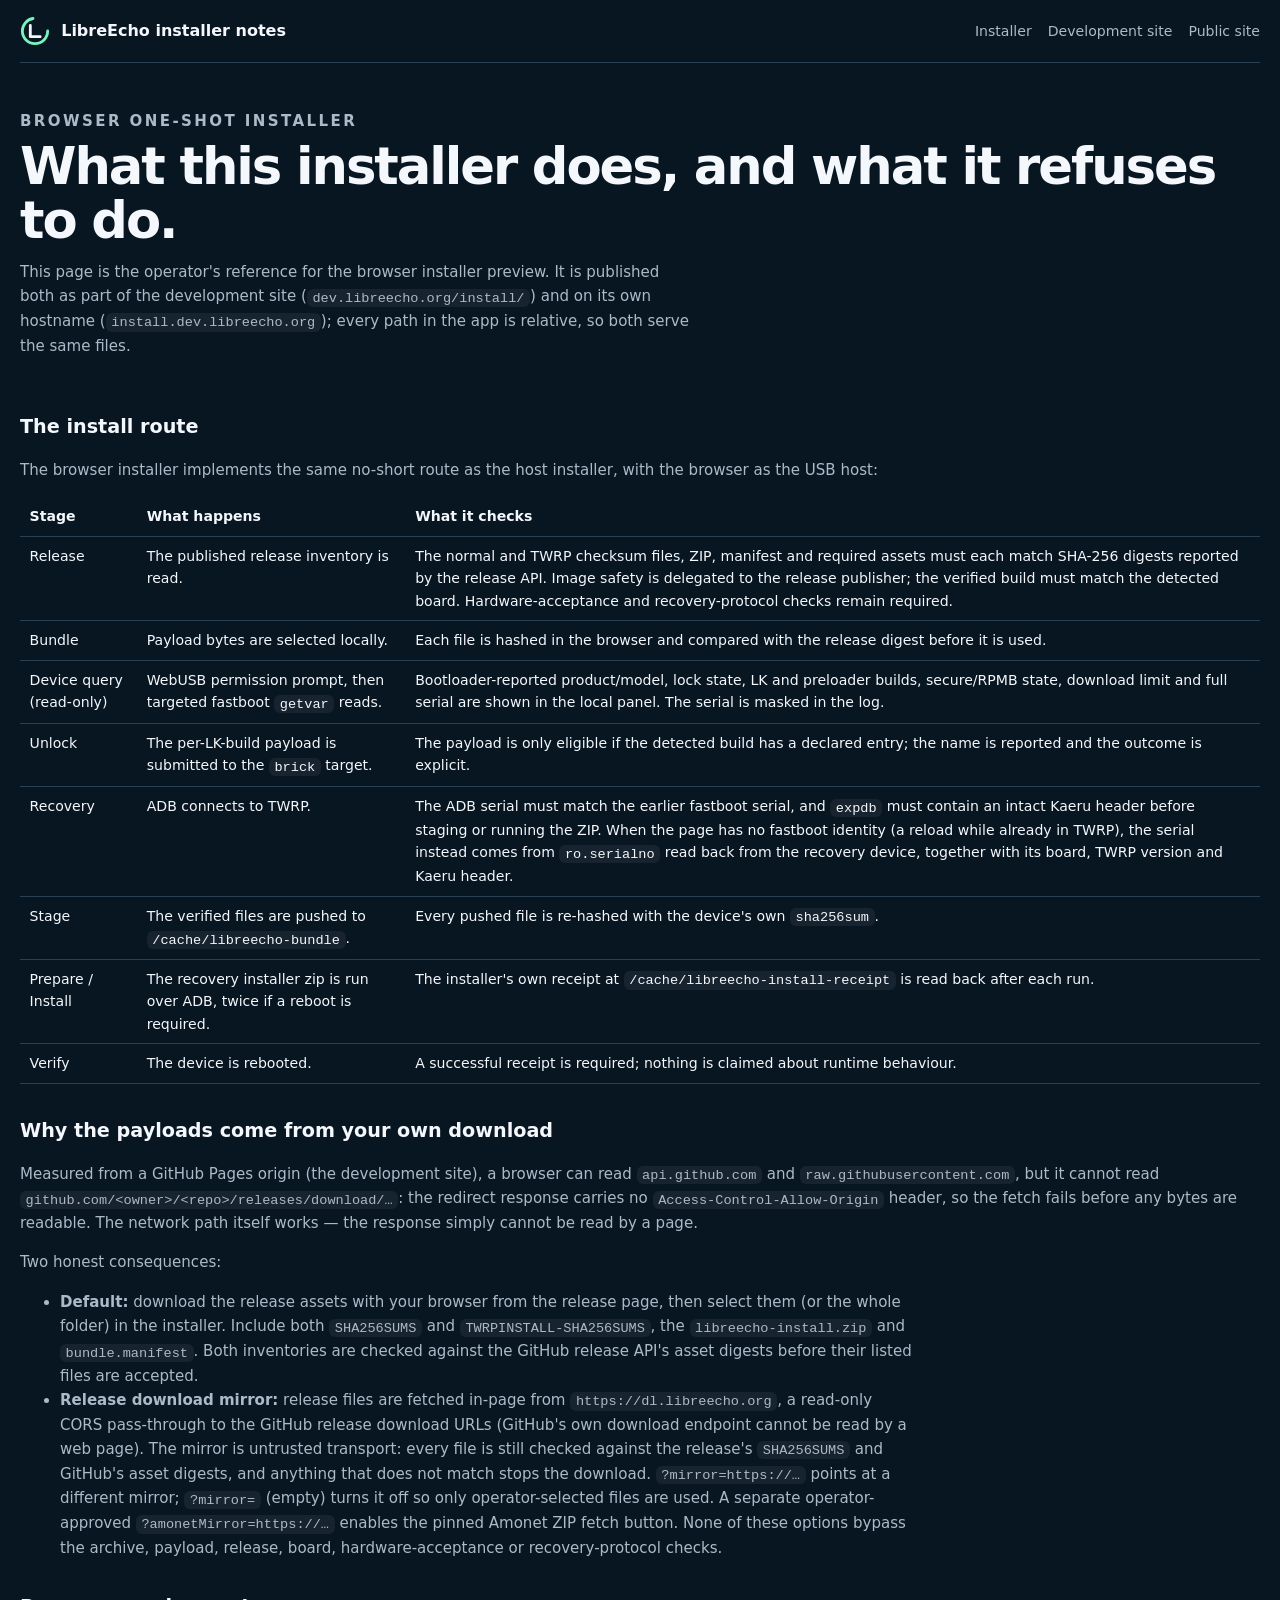
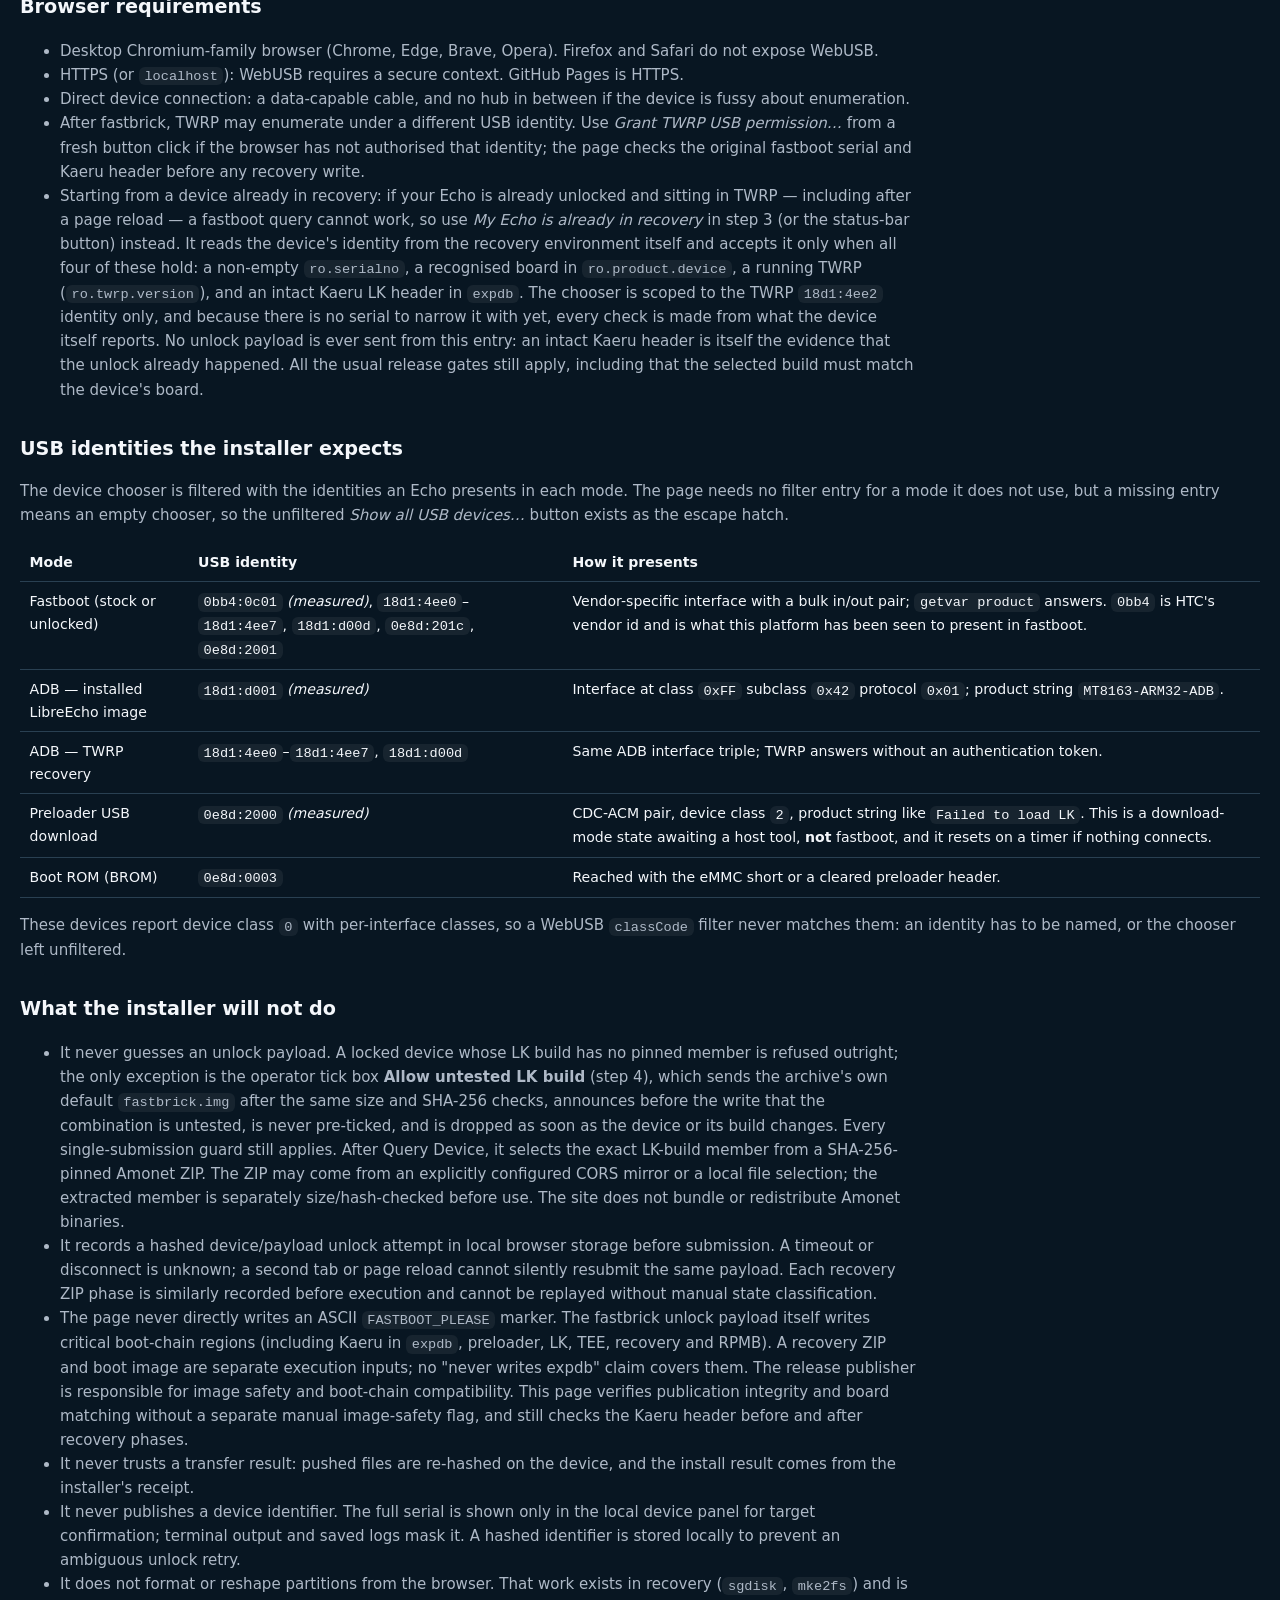
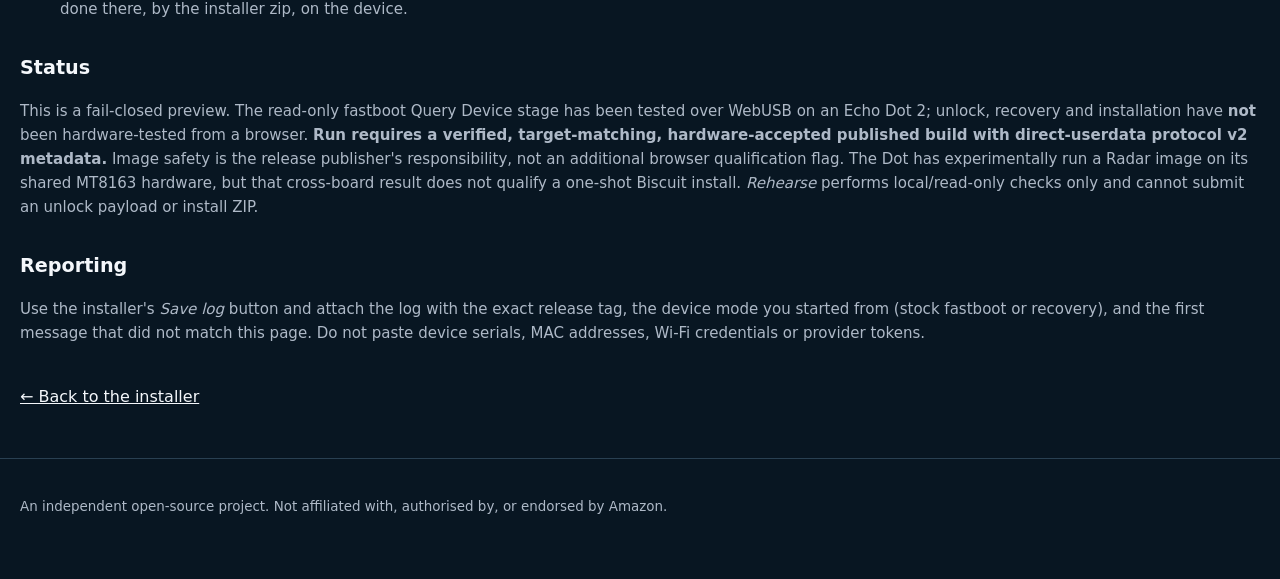
==== commit 3c31828d: "feat(unlock): opt-in to an untested LK build A locked device whose LK build has no pinned payload wa" ====
--- a/NOTES.html
+++ b/NOTES.html
@@ -84,7 +84,7 @@
 
     <h2>What the installer will not do</h2>
     <ul>
-      <li>It never guesses an unlock payload. After Query Device, it selects the exact LK-build member from a SHA-256-pinned Amonet ZIP. The ZIP may come from an explicitly configured CORS mirror or a local file selection; the extracted member is separately size/hash-checked before use. The site does not bundle or redistribute Amonet binaries.</li>
+      <li>It never guesses an unlock payload. A locked device whose LK build has no pinned member is refused outright; the only exception is the operator tick box <strong>Allow untested LK build</strong> (step 4), which sends the archive's own default <code>fastbrick.img</code> after the same size and SHA-256 checks, announces before the write that the combination is untested, is never pre-ticked, and is dropped as soon as the device or its build changes. Every single-submission guard still applies. After Query Device, it selects the exact LK-build member from a SHA-256-pinned Amonet ZIP. The ZIP may come from an explicitly configured CORS mirror or a local file selection; the extracted member is separately size/hash-checked before use. The site does not bundle or redistribute Amonet binaries.</li>
       <li>It records a hashed device/payload unlock attempt in local browser storage before submission. A timeout or disconnect is unknown; a second tab or page reload cannot silently resubmit the same payload. Each recovery ZIP phase is similarly recorded before execution and cannot be replayed without manual state classification.</li>
       <li>The page never directly writes an ASCII <code>FASTBOOT_PLEASE</code> marker. The fastbrick unlock payload itself writes critical boot-chain regions (including Kaeru in <code>expdb</code>, preloader, LK, TEE, recovery and RPMB). A recovery ZIP and boot image are separate execution inputs; no "never writes expdb" claim covers them. The release publisher is responsible for image safety and boot-chain compatibility. This page verifies publication integrity and board matching without a separate manual image-safety flag, and still checks the Kaeru header before and after recovery phases.</li>
       <li>It never trusts a transfer result: pushed files are re-hashed on the device, and the install result comes from the installer's receipt.</li>
--- a/css/installer.css
+++ b/css/installer.css
@@ -73,24 +73,6 @@
 button:disabled{opacity:.45;cursor:not-allowed}
 input[type=file]{position:absolute;width:1px;height:1px;opacity:0;pointer-events:none}
 
-/* --- optional one-shot configuration (step 5) ------------------------------
-   Reuses the existing .field styling. The mode choice is always visible, so
-   "skip" is the default and needs no scrolling; the fields only appear once
-   the operator explicitly asks to configure the device from here. */
-.provision-choice{border:1px solid var(--line);border-radius:12px;padding:.8rem .9rem;margin:.9rem 0;display:flex;flex-direction:column;gap:.55rem}
-.provision-choice legend{font-size:.78rem;text-transform:uppercase;letter-spacing:.1em;font-weight:800;color:var(--muted);padding:0 .3rem}
-.radio-row{display:flex;gap:.6rem;align-items:flex-start;font-size:.9rem;color:var(--muted);cursor:pointer}
-.radio-row strong{color:var(--text)}
-.radio-row input[type=radio]{margin-top:.2rem;accent-color:var(--cyan);flex:none}
-#provision-form-wrap h3{font-size:.8rem;text-transform:uppercase;letter-spacing:.1em;color:var(--muted);margin:1.1rem 0 .2rem}
-#provision-form-wrap input[type=text],#provision-form-wrap input[type=password]{background:var(--panel);color:var(--text);border:1px solid var(--line);border-radius:10px;padding:.6rem .7rem;width:100%}
-#provision-form-wrap input[type=range]{width:100%;accent-color:var(--cyan)}
-.field-check label{display:flex;gap:.55rem;align-items:center;text-transform:none;letter-spacing:0;font-size:.92rem;color:var(--text);font-weight:600;cursor:pointer}
-.field-check input[type=checkbox]{accent-color:var(--cyan);width:1.05rem;height:1.05rem;flex:none}
-.field-error{margin:0;font-size:.8rem;color:var(--red);font-weight:700}
-.field-error:empty{display:none}
-#provision-form-wrap[data-invalid=true] input, #provision-form-wrap[data-invalid=true] select{border-color:rgba(255,122,122,.6)}
-
 .status-line{display:flex;gap:.6rem;align-items:baseline;font-size:.86rem;color:var(--muted);margin:.3rem 0}
 .status-line strong{color:var(--text);font-weight:700}
 .pill{font-size:.7rem;font-weight:850;letter-spacing:.08em;text-transform:uppercase;padding:.15rem .5rem;border-radius:999px;border:1px solid var(--line)}
@@ -160,6 +142,7 @@
 .terminal-head button{margin-left:auto;font-size:.75rem;padding:.35rem .7rem}
 .terminal-head #download-log{margin-left:auto}
 .terminal-head #btn-log-toggle{margin-left:auto}
+.terminal-head #btn-report{margin-left:0}
 /* The log is secondary: collapsible, and out of the way on a narrow page. */
 #terminal[hidden]{display:none}
 .terminal-card[data-collapsed=true]{opacity:.9}
@@ -187,6 +170,13 @@
 .installer-footer{border-top:1px solid var(--line);padding:1.5rem 0 3rem;color:var(--muted);font-size:.84rem}
 
 .fine-print{font-size:.82rem;color:var(--muted)}
+/* Operator opt-in for an unpinned LK build. It is rendered only when the
+   device's build has no pinned payload, so it can never look like a default. */
+.unpinned-lk{display:flex;gap:.6rem;align-items:flex-start;margin:.9rem 0 .3rem;padding:.75rem .9rem;border:1px solid rgba(255,190,120,.4);border-radius:14px;background:rgba(255,190,120,.06);font-size:.86rem}
+.unpinned-lk[hidden]{display:none}
+.unpinned-lk input{margin-top:.25rem;flex:0 0 auto}
+.unpinned-lk strong{color:#ffd9ac}
+.unpinned-lk .fine-print{display:block;margin-top:.3rem}
 .card summary{cursor:pointer;font-size:.86rem;font-weight:750;color:var(--text);padding:.4rem 0}
 .card details[open] summary{color:var(--cyan)}
 .download-panel{margin:.9rem 0;padding:.85rem .95rem;border:1px solid var(--line);border-radius:14px;background:rgba(8,22,34,.5)}
@@ -199,3 +189,9 @@
 .download-error{margin:.6rem 0;padding:.6rem .8rem;border:1px solid rgba(255,122,122,.5);border-radius:12px;color:var(--red);font-size:.9rem}
 .download-panel[data-state=ok] .download-bar{background:var(--green)}
 body.waiting button,body.waiting select{cursor:progress}
+#report-dialog{max-width:36rem;width:calc(100% - 2rem);border:1px solid var(--line);border-radius:18px;background:var(--panel);color:var(--text);padding:1.4rem 1.5rem}
+#report-dialog::backdrop{background:rgba(4,10,16,.7)}
+#report-dialog h2{margin:0 0 .5rem;font-size:1.2rem}
+#report-dialog p{color:var(--muted);font-size:.9rem;margin:.4rem 0}
+#report-dialog input[type=text],#report-dialog textarea{font:inherit;background:var(--bg);color:var(--text);border:1px solid var(--line);border-radius:10px;padding:.6rem .7rem;width:100%;box-sizing:border-box;resize:vertical}
+#report-dialog .check{display:flex;gap:.5rem;align-items:center;font-size:.9rem;margin:.6rem 0}
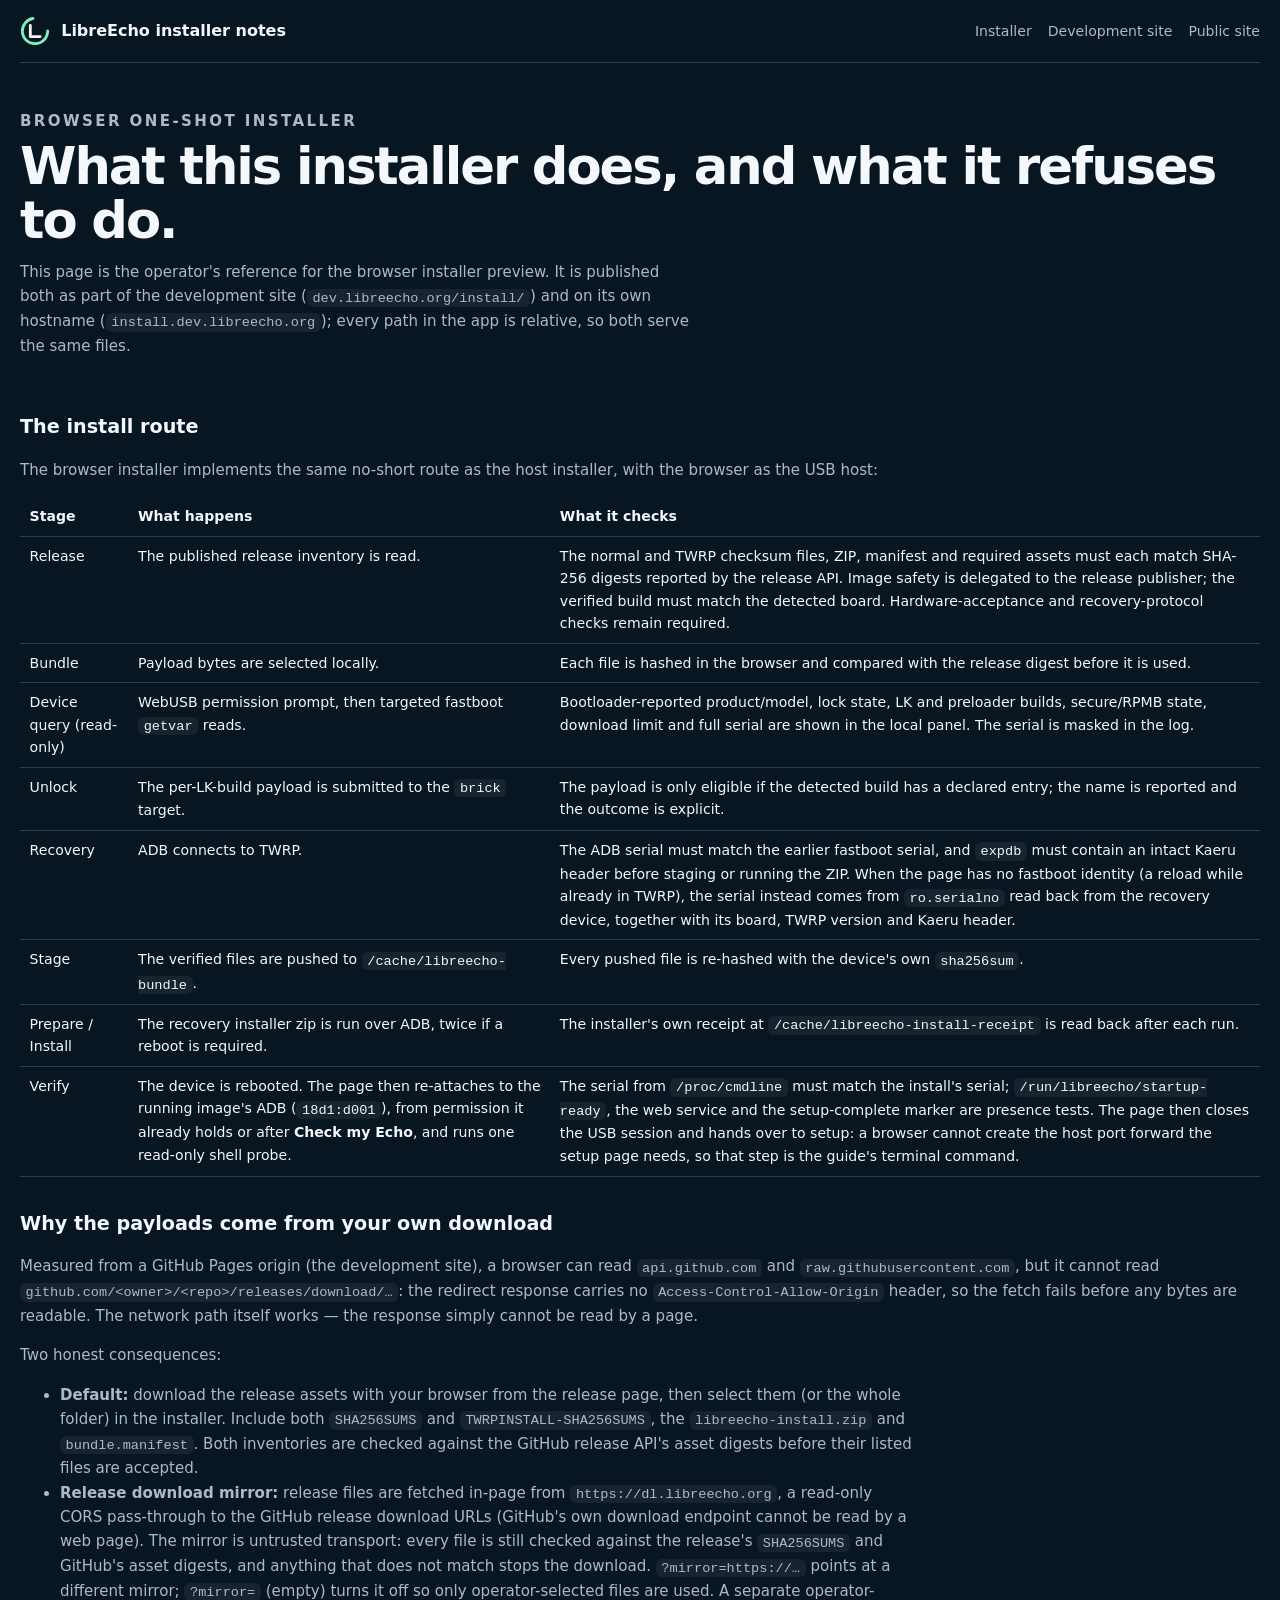
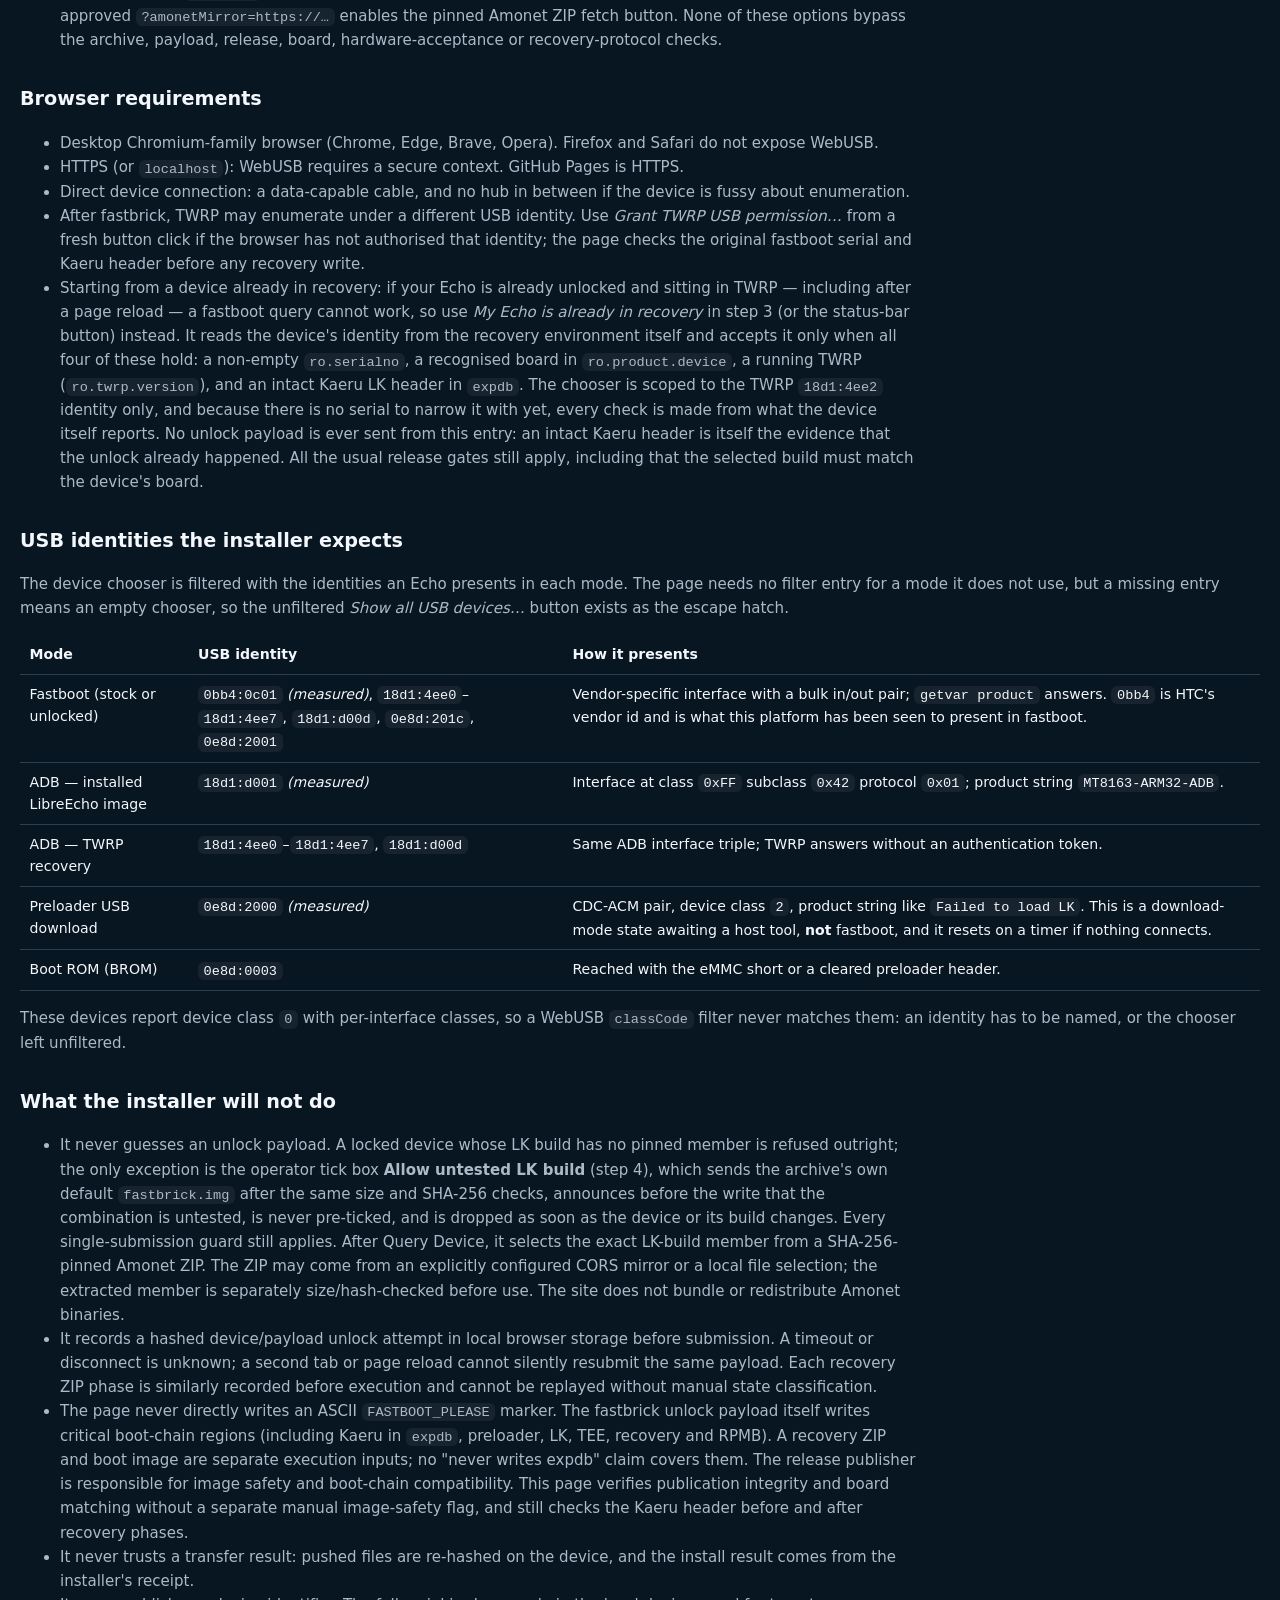
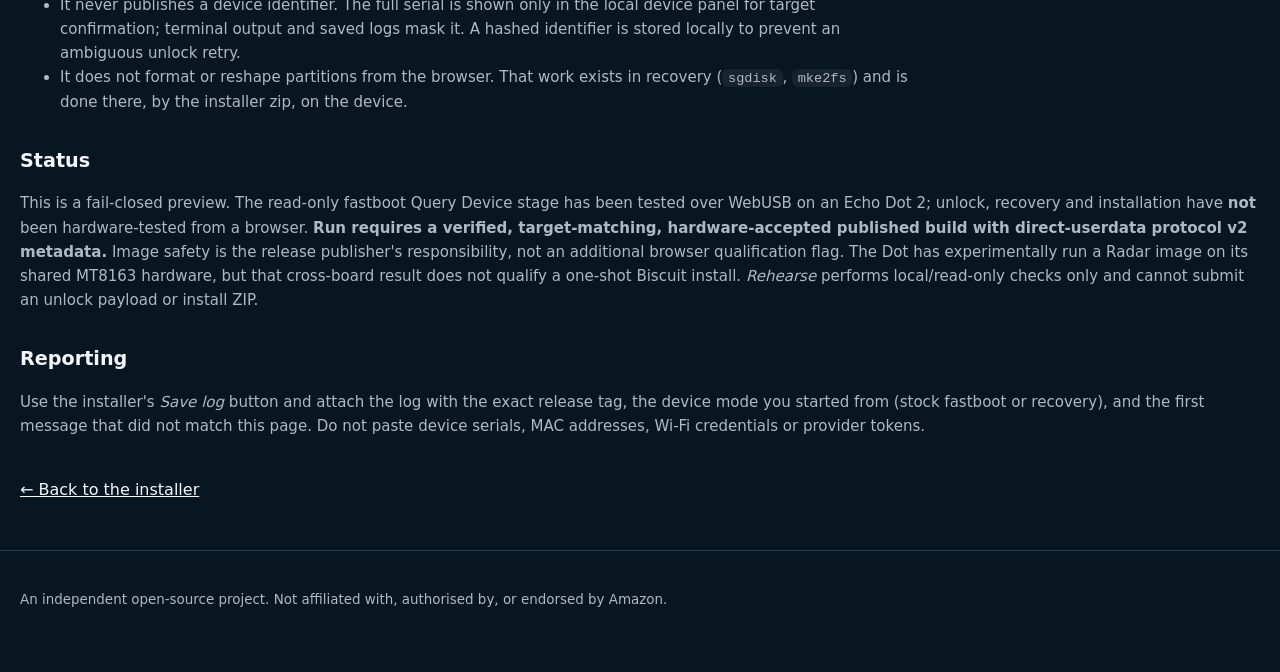
==== commit 215a102e: "feat(install): check the running Echo after the install and hand over to setup The browser install e" ====
--- a/NOTES.html
+++ b/NOTES.html
@@ -47,7 +47,7 @@
         <tr><td>Recovery</td><td>ADB connects to TWRP.</td><td>The ADB serial must match the earlier fastboot serial, and <code>expdb</code> must contain an intact Kaeru header before staging or running the ZIP. When the page has no fastboot identity (a reload while already in TWRP), the serial instead comes from <code>ro.serialno</code> read back from the recovery device, together with its board, TWRP version and Kaeru header.</td></tr>
         <tr><td>Stage</td><td>The verified files are pushed to <code>/cache/libreecho-bundle</code>.</td><td>Every pushed file is re-hashed with the device's own <code>sha256sum</code>.</td></tr>
         <tr><td>Prepare / Install</td><td>The recovery installer zip is run over ADB, twice if a reboot is required.</td><td>The installer's own receipt at <code>/cache/libreecho-install-receipt</code> is read back after each run.</td></tr>
-        <tr><td>Verify</td><td>The device is rebooted.</td><td>A successful receipt is required; nothing is claimed about runtime behaviour.</td></tr>
+        <tr><td>Verify</td><td>The device is rebooted. The page then re-attaches to the running image's ADB (<code>18d1:d001</code>), from permission it already holds or after <strong>Check my Echo</strong>, and runs one read-only shell probe.</td><td>The serial from <code>/proc/cmdline</code> must match the install's serial; <code>/run/libreecho/startup-ready</code>, the web service and the setup-complete marker are presence tests. The page then closes the USB session and hands over to setup: a browser cannot create the host port forward the setup page needs, so that step is the guide's terminal command.</td></tr>
       </tbody>
     </table>
 
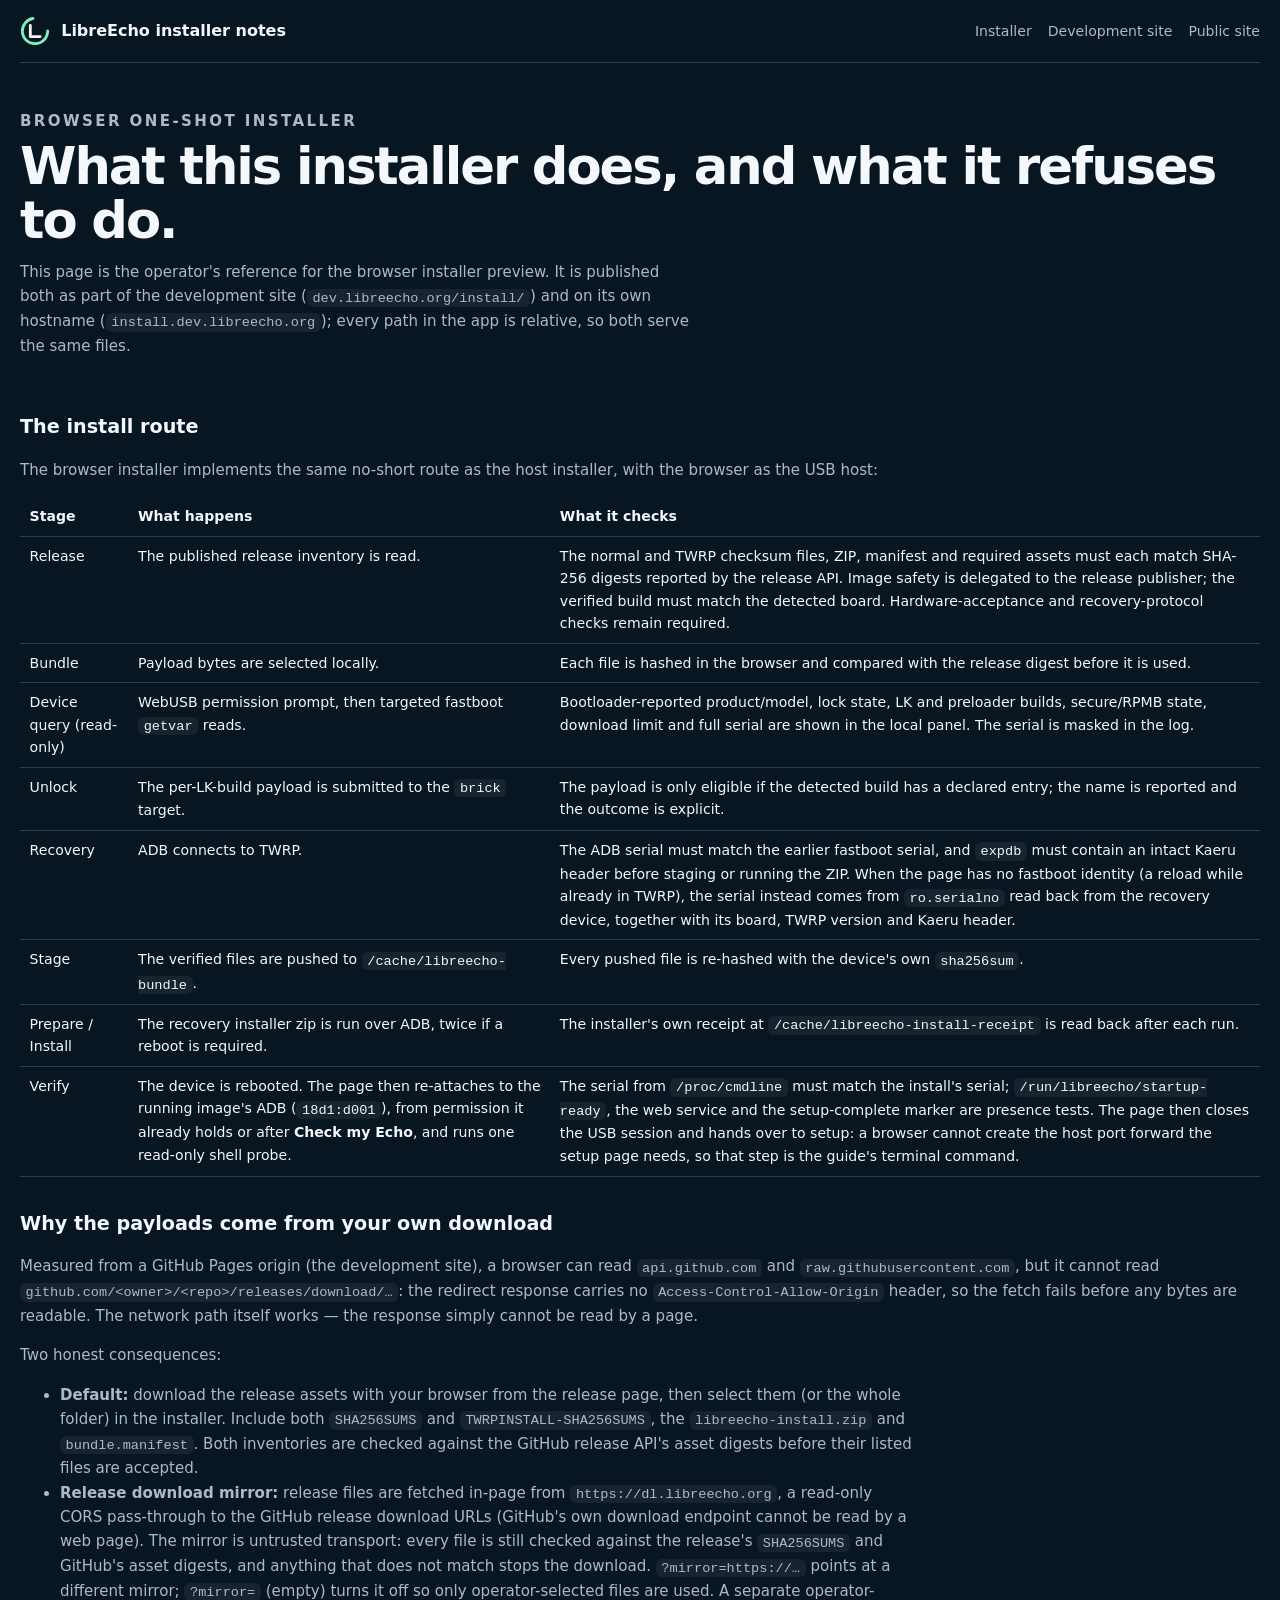
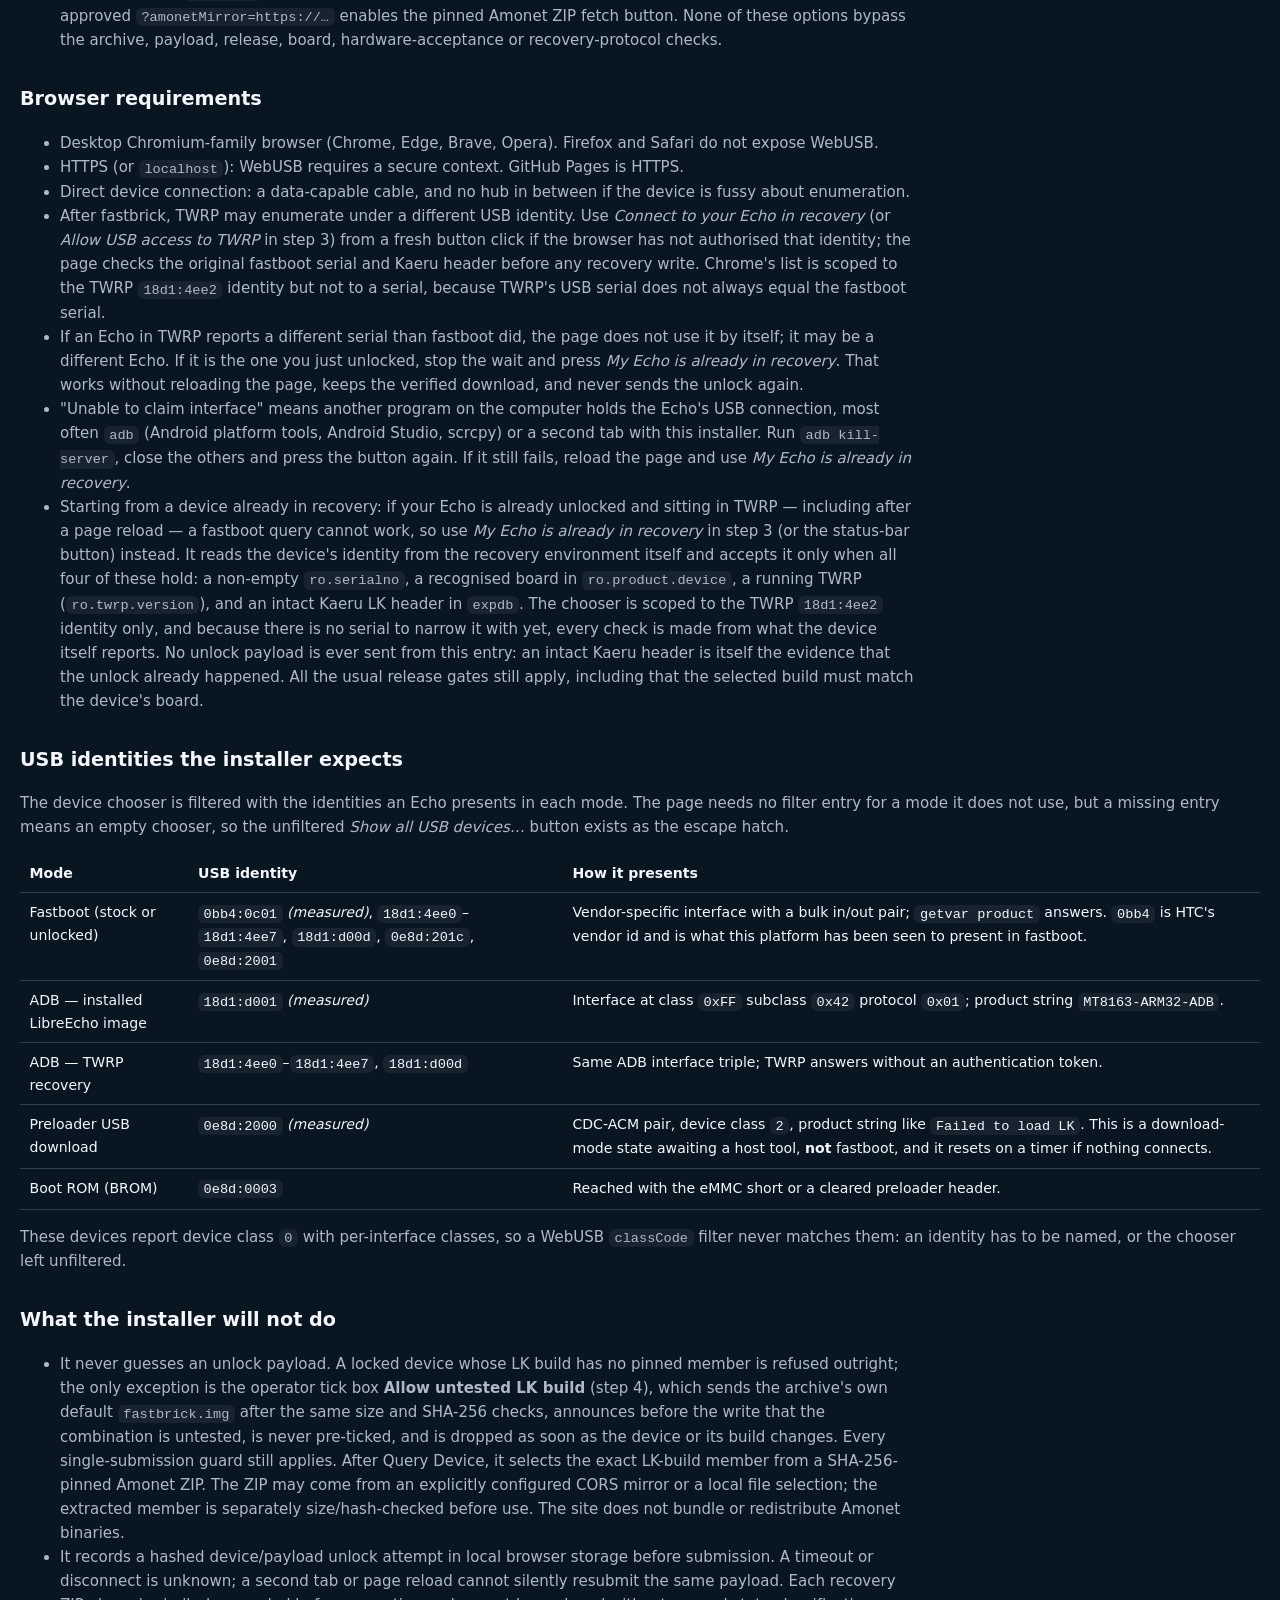
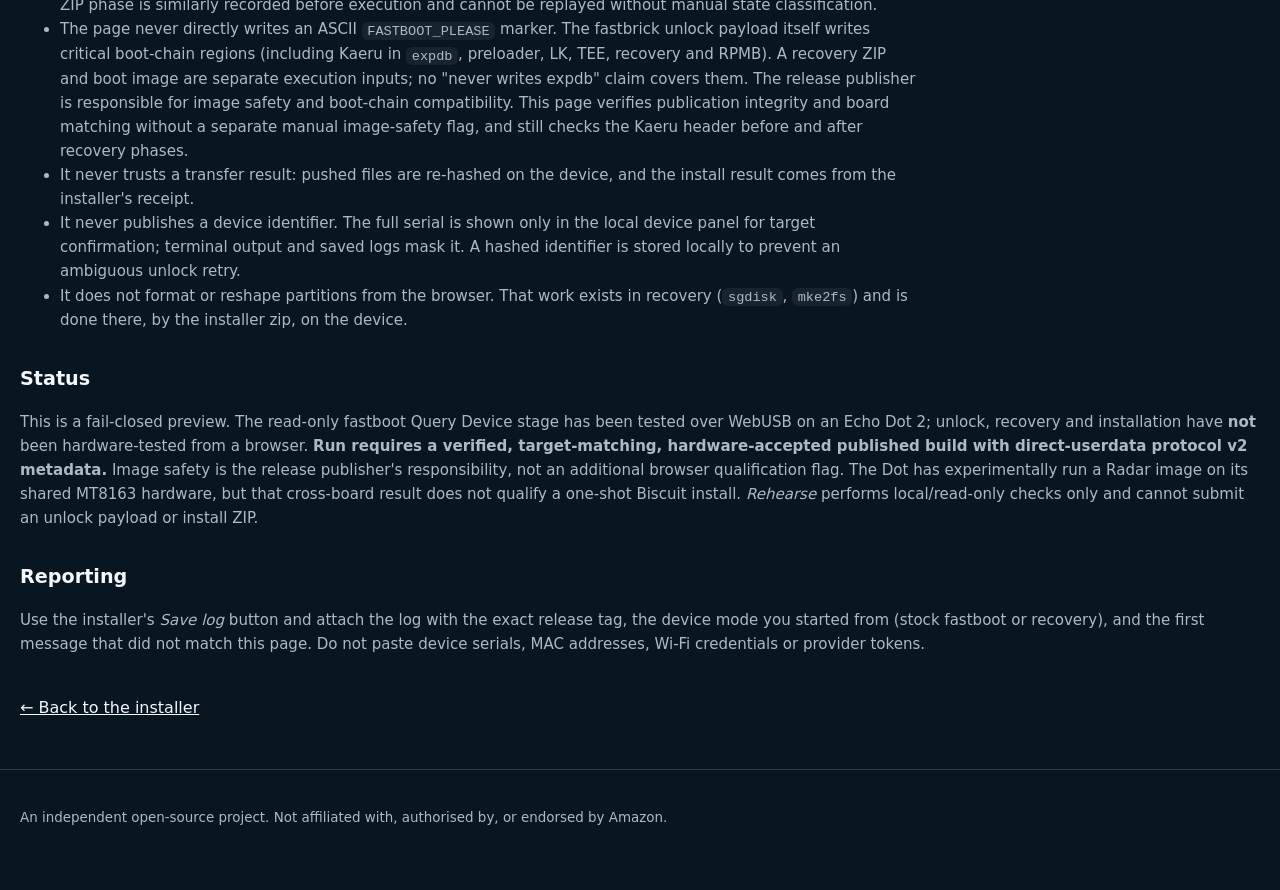
==== commit 58dadbe5: "fix(recovery): stop skipping an Echo whose TWRP USB serial differs from fastboot On a new Radar the " ====
--- a/NOTES.html
+++ b/NOTES.html
@@ -64,7 +64,9 @@
       <li>Desktop Chromium-family browser (Chrome, Edge, Brave, Opera). Firefox and Safari do not expose WebUSB.</li>
       <li>HTTPS (or <code>localhost</code>): WebUSB requires a secure context. GitHub Pages is HTTPS.</li>
       <li>Direct device connection: a data-capable cable, and no hub in between if the device is fussy about enumeration.</li>
-      <li>After fastbrick, TWRP may enumerate under a different USB identity. Use <em>Grant TWRP USB permission…</em> from a fresh button click if the browser has not authorised that identity; the page checks the original fastboot serial and Kaeru header before any recovery write.</li>
+      <li>After fastbrick, TWRP may enumerate under a different USB identity. Use <em>Connect to your Echo in recovery</em> (or <em>Allow USB access to TWRP</em> in step 3) from a fresh button click if the browser has not authorised that identity; the page checks the original fastboot serial and Kaeru header before any recovery write. Chrome's list is scoped to the TWRP <code>18d1:4ee2</code> identity but not to a serial, because TWRP's USB serial does not always equal the fastboot serial.</li>
+      <li>If an Echo in TWRP reports a different serial than fastboot did, the page does not use it by itself; it may be a different Echo. If it is the one you just unlocked, stop the wait and press <em>My Echo is already in recovery</em>. That works without reloading the page, keeps the verified download, and never sends the unlock again.</li>
+      <li>"Unable to claim interface" means another program on the computer holds the Echo's USB connection, most often <code>adb</code> (Android platform tools, Android Studio, scrcpy) or a second tab with this installer. Run <code>adb kill-server</code>, close the others and press the button again. If it still fails, reload the page and use <em>My Echo is already in recovery</em>.</li>
       <li>Starting from a device already in recovery: if your Echo is already unlocked and sitting in TWRP — including after a page reload — a fastboot query cannot work, so use <em>My Echo is already in recovery</em> in step 3 (or the status-bar button) instead. It reads the device's identity from the recovery environment itself and accepts it only when all four of these hold: a non-empty <code>ro.serialno</code>, a recognised board in <code>ro.product.device</code>, a running TWRP (<code>ro.twrp.version</code>), and an intact Kaeru LK header in <code>expdb</code>. The chooser is scoped to the TWRP <code>18d1:4ee2</code> identity only, and because there is no serial to narrow it with yet, every check is made from what the device itself reports. No unlock payload is ever sent from this entry: an intact Kaeru header is itself the evidence that the unlock already happened. All the usual release gates still apply, including that the selected build must match the device's board.</li>
     </ul>
 
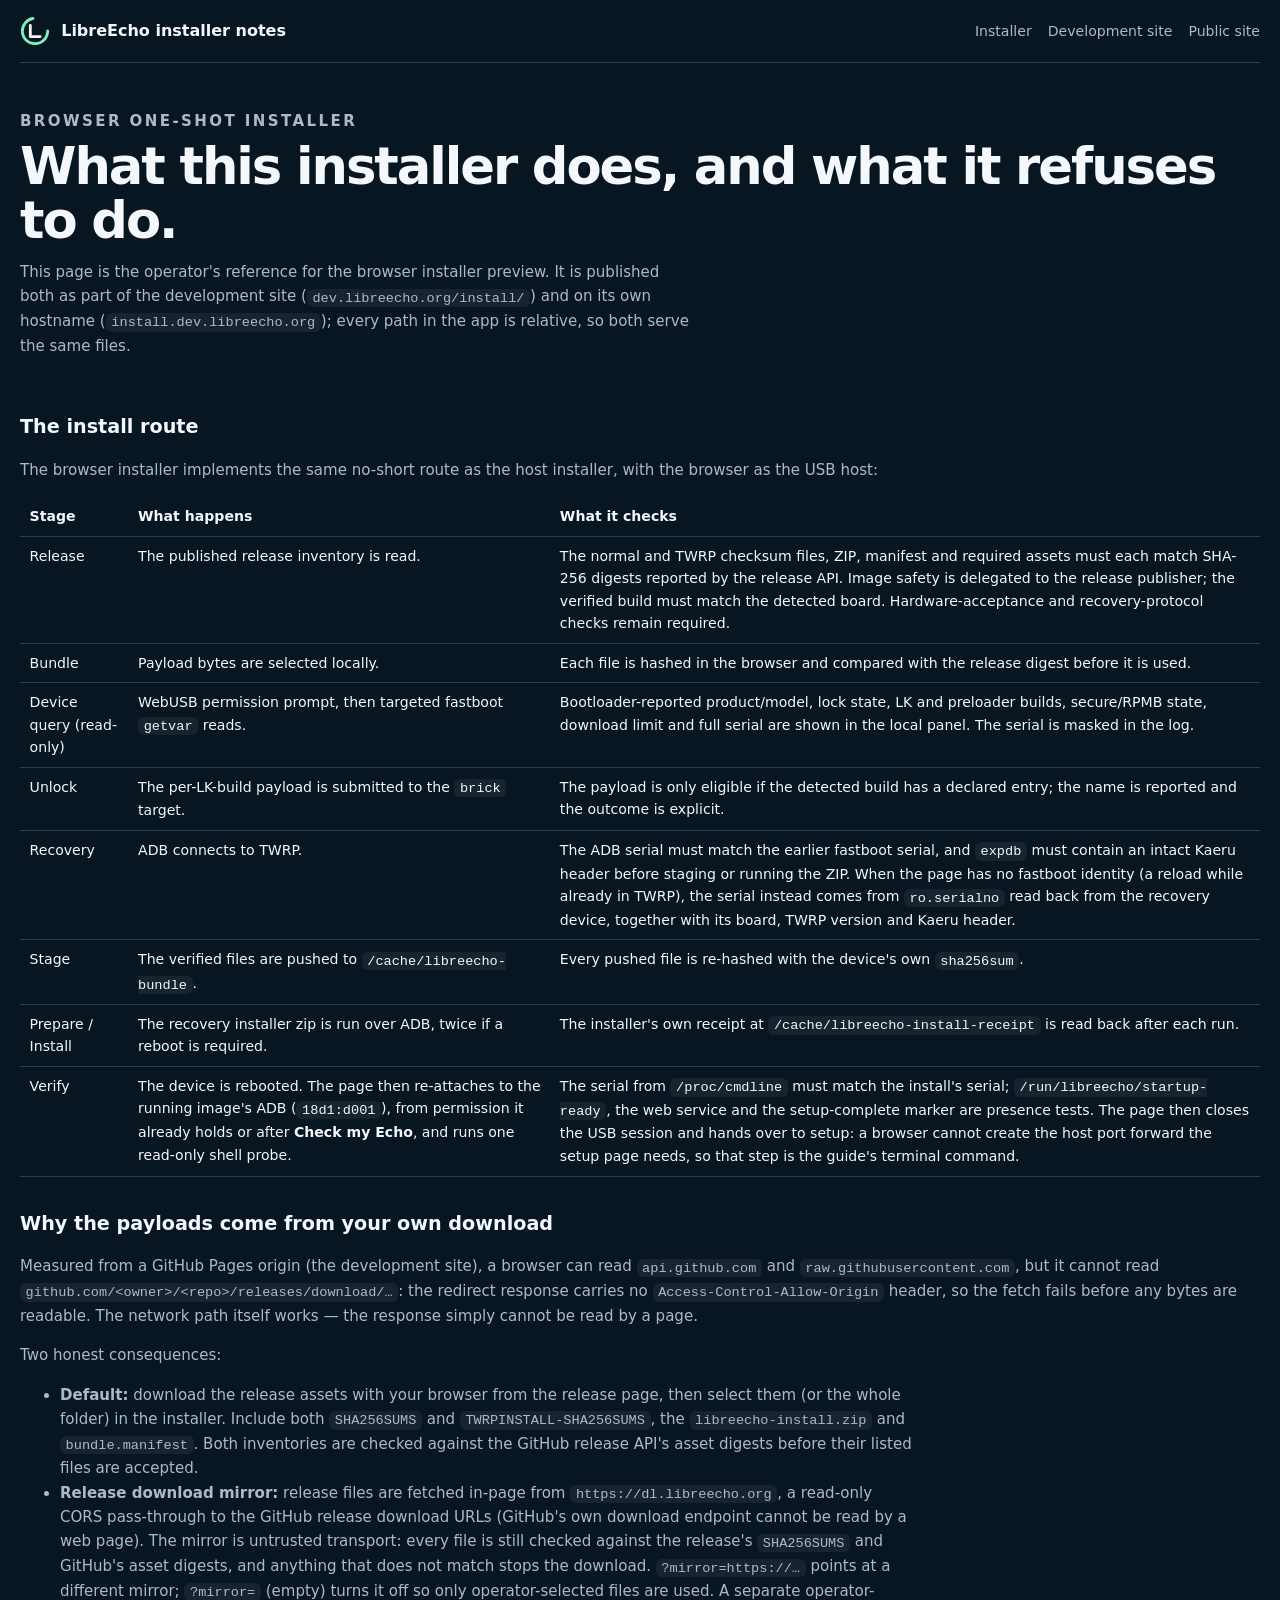
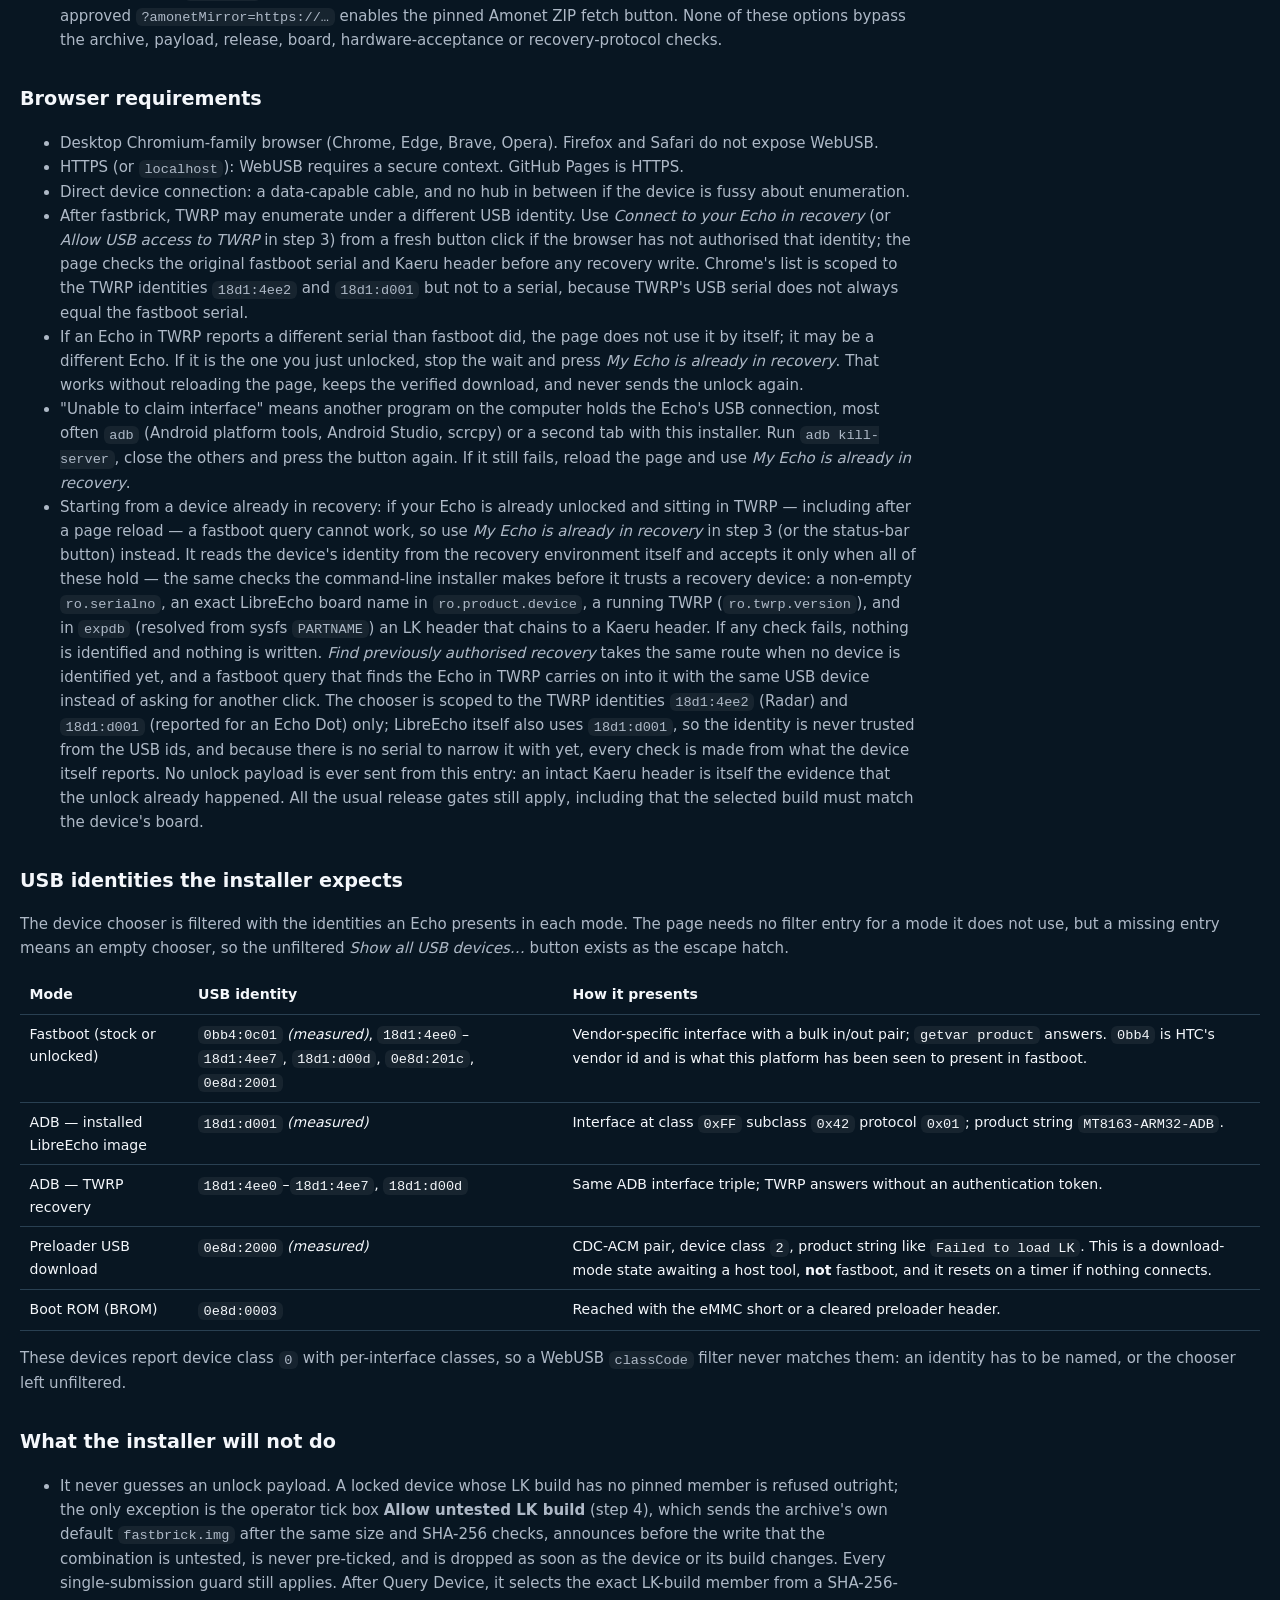
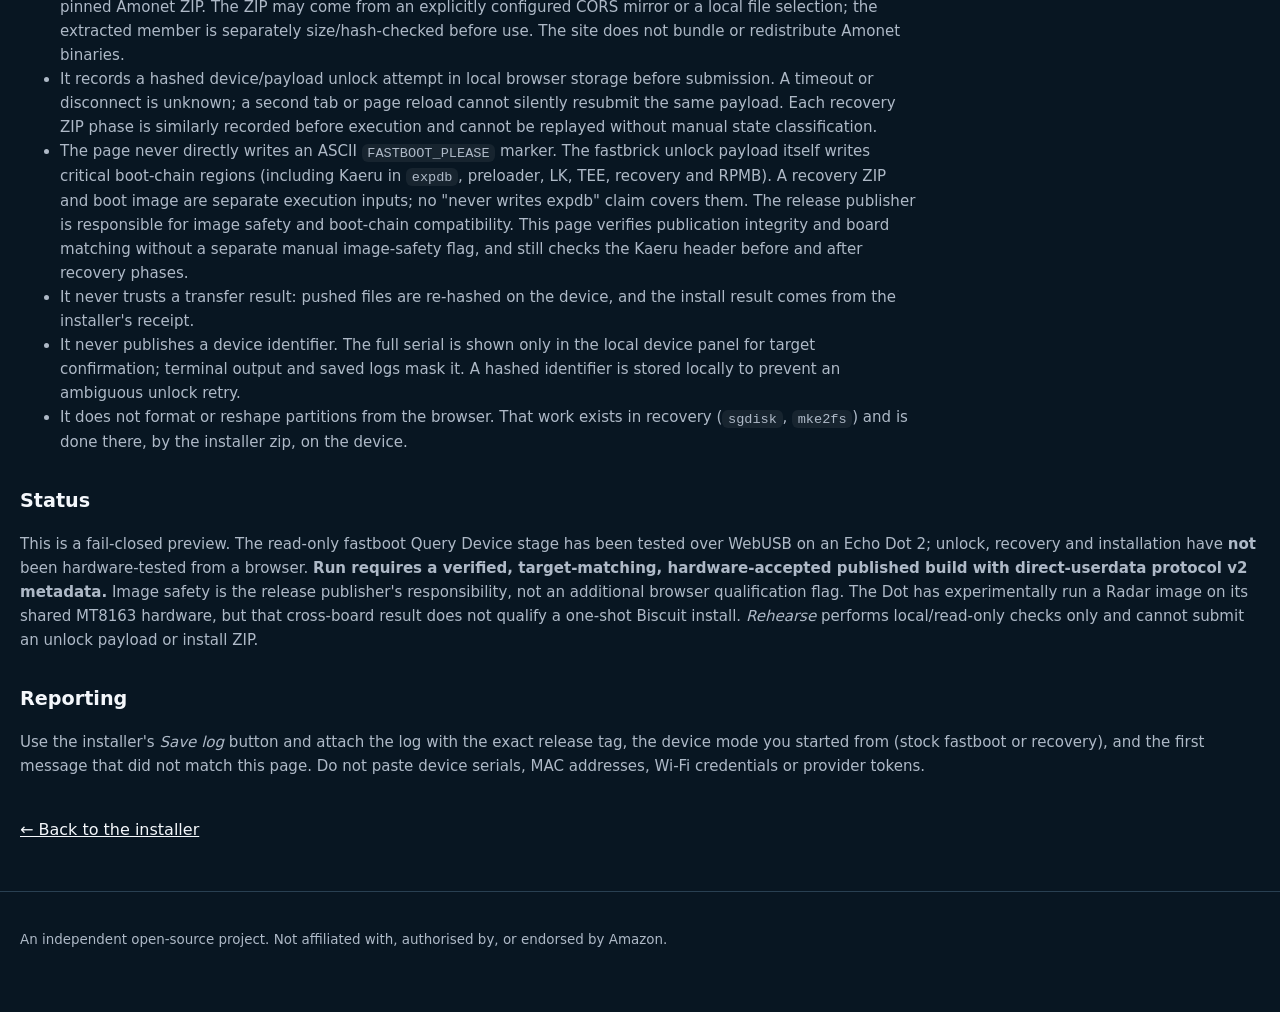
==== commit 885e2753: "fix(recovery): identify an Echo already in TWRP from recovery itself (#322) With the Echo sitting in" ====
--- a/NOTES.html
+++ b/NOTES.html
@@ -64,10 +64,10 @@
       <li>Desktop Chromium-family browser (Chrome, Edge, Brave, Opera). Firefox and Safari do not expose WebUSB.</li>
       <li>HTTPS (or <code>localhost</code>): WebUSB requires a secure context. GitHub Pages is HTTPS.</li>
       <li>Direct device connection: a data-capable cable, and no hub in between if the device is fussy about enumeration.</li>
-      <li>After fastbrick, TWRP may enumerate under a different USB identity. Use <em>Connect to your Echo in recovery</em> (or <em>Allow USB access to TWRP</em> in step 3) from a fresh button click if the browser has not authorised that identity; the page checks the original fastboot serial and Kaeru header before any recovery write. Chrome's list is scoped to the TWRP <code>18d1:4ee2</code> identity but not to a serial, because TWRP's USB serial does not always equal the fastboot serial.</li>
+      <li>After fastbrick, TWRP may enumerate under a different USB identity. Use <em>Connect to your Echo in recovery</em> (or <em>Allow USB access to TWRP</em> in step 3) from a fresh button click if the browser has not authorised that identity; the page checks the original fastboot serial and Kaeru header before any recovery write. Chrome's list is scoped to the TWRP identities <code>18d1:4ee2</code> and <code>18d1:d001</code> but not to a serial, because TWRP's USB serial does not always equal the fastboot serial.</li>
       <li>If an Echo in TWRP reports a different serial than fastboot did, the page does not use it by itself; it may be a different Echo. If it is the one you just unlocked, stop the wait and press <em>My Echo is already in recovery</em>. That works without reloading the page, keeps the verified download, and never sends the unlock again.</li>
       <li>"Unable to claim interface" means another program on the computer holds the Echo's USB connection, most often <code>adb</code> (Android platform tools, Android Studio, scrcpy) or a second tab with this installer. Run <code>adb kill-server</code>, close the others and press the button again. If it still fails, reload the page and use <em>My Echo is already in recovery</em>.</li>
-      <li>Starting from a device already in recovery: if your Echo is already unlocked and sitting in TWRP — including after a page reload — a fastboot query cannot work, so use <em>My Echo is already in recovery</em> in step 3 (or the status-bar button) instead. It reads the device's identity from the recovery environment itself and accepts it only when all four of these hold: a non-empty <code>ro.serialno</code>, a recognised board in <code>ro.product.device</code>, a running TWRP (<code>ro.twrp.version</code>), and an intact Kaeru LK header in <code>expdb</code>. The chooser is scoped to the TWRP <code>18d1:4ee2</code> identity only, and because there is no serial to narrow it with yet, every check is made from what the device itself reports. No unlock payload is ever sent from this entry: an intact Kaeru header is itself the evidence that the unlock already happened. All the usual release gates still apply, including that the selected build must match the device's board.</li>
+      <li>Starting from a device already in recovery: if your Echo is already unlocked and sitting in TWRP — including after a page reload — a fastboot query cannot work, so use <em>My Echo is already in recovery</em> in step 3 (or the status-bar button) instead. It reads the device's identity from the recovery environment itself and accepts it only when all of these hold — the same checks the command-line installer makes before it trusts a recovery device: a non-empty <code>ro.serialno</code>, an exact LibreEcho board name in <code>ro.product.device</code>, a running TWRP (<code>ro.twrp.version</code>), and in <code>expdb</code> (resolved from sysfs <code>PARTNAME</code>) an LK header that chains to a Kaeru header. If any check fails, nothing is identified and nothing is written. <em>Find previously authorised recovery</em> takes the same route when no device is identified yet, and a fastboot query that finds the Echo in TWRP carries on into it with the same USB device instead of asking for another click. The chooser is scoped to the TWRP identities <code>18d1:4ee2</code> (Radar) and <code>18d1:d001</code> (reported for an Echo Dot) only; LibreEcho itself also uses <code>18d1:d001</code>, so the identity is never trusted from the USB ids, and because there is no serial to narrow it with yet, every check is made from what the device itself reports. No unlock payload is ever sent from this entry: an intact Kaeru header is itself the evidence that the unlock already happened. All the usual release gates still apply, including that the selected build must match the device's board.</li>
     </ul>
 
     <h2>USB identities the installer expects</h2>
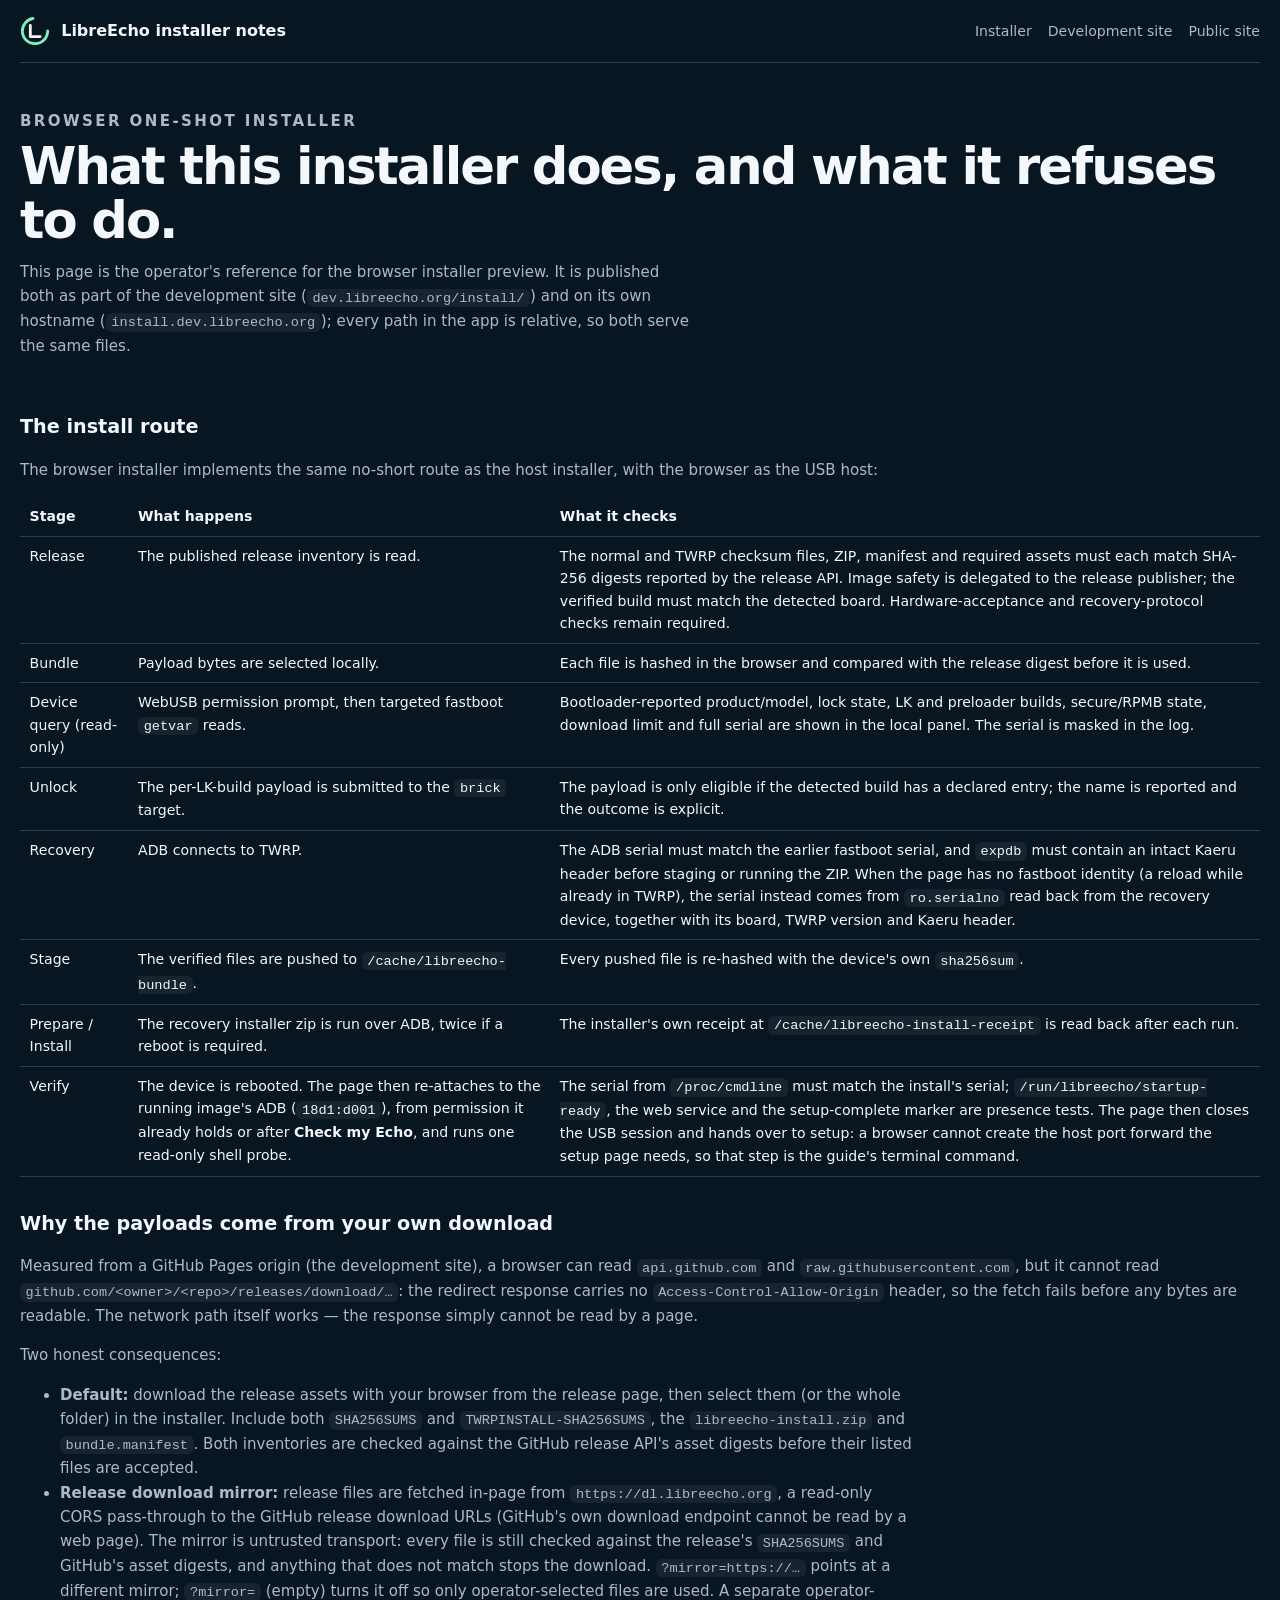
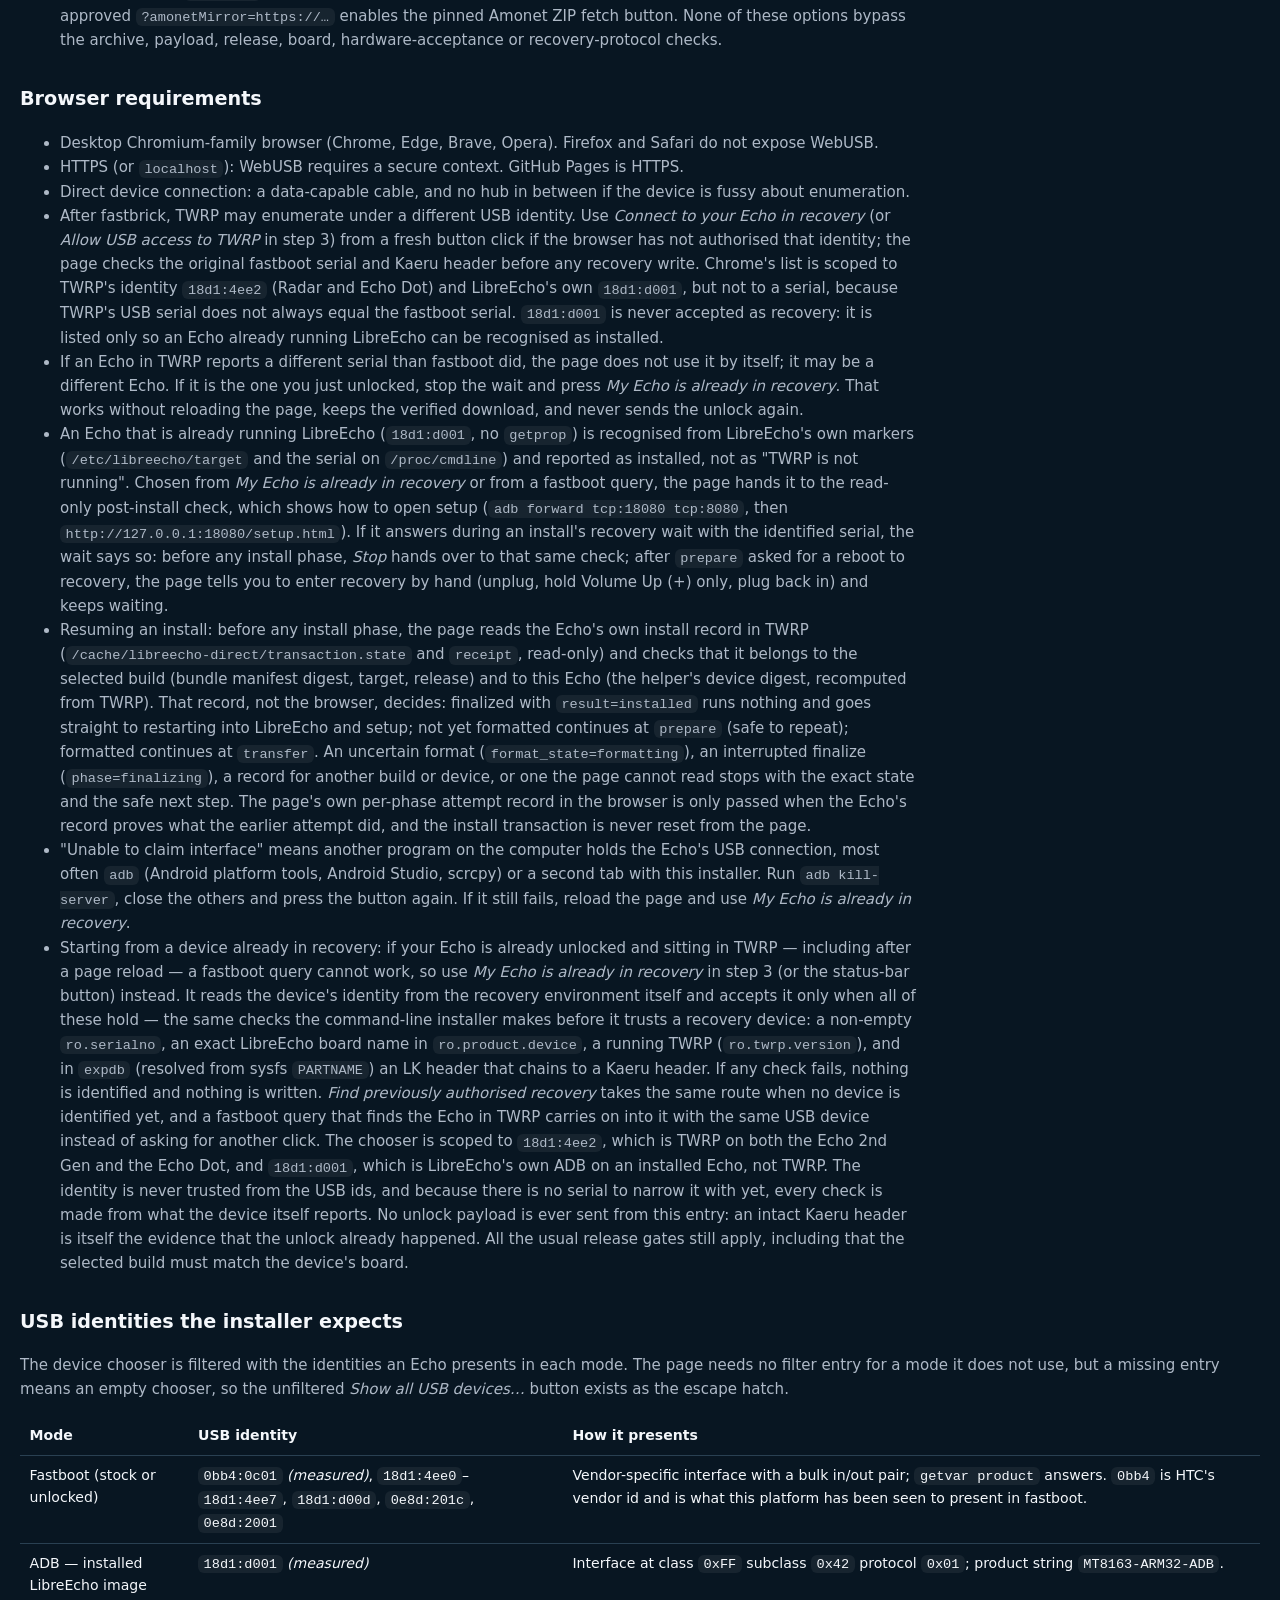
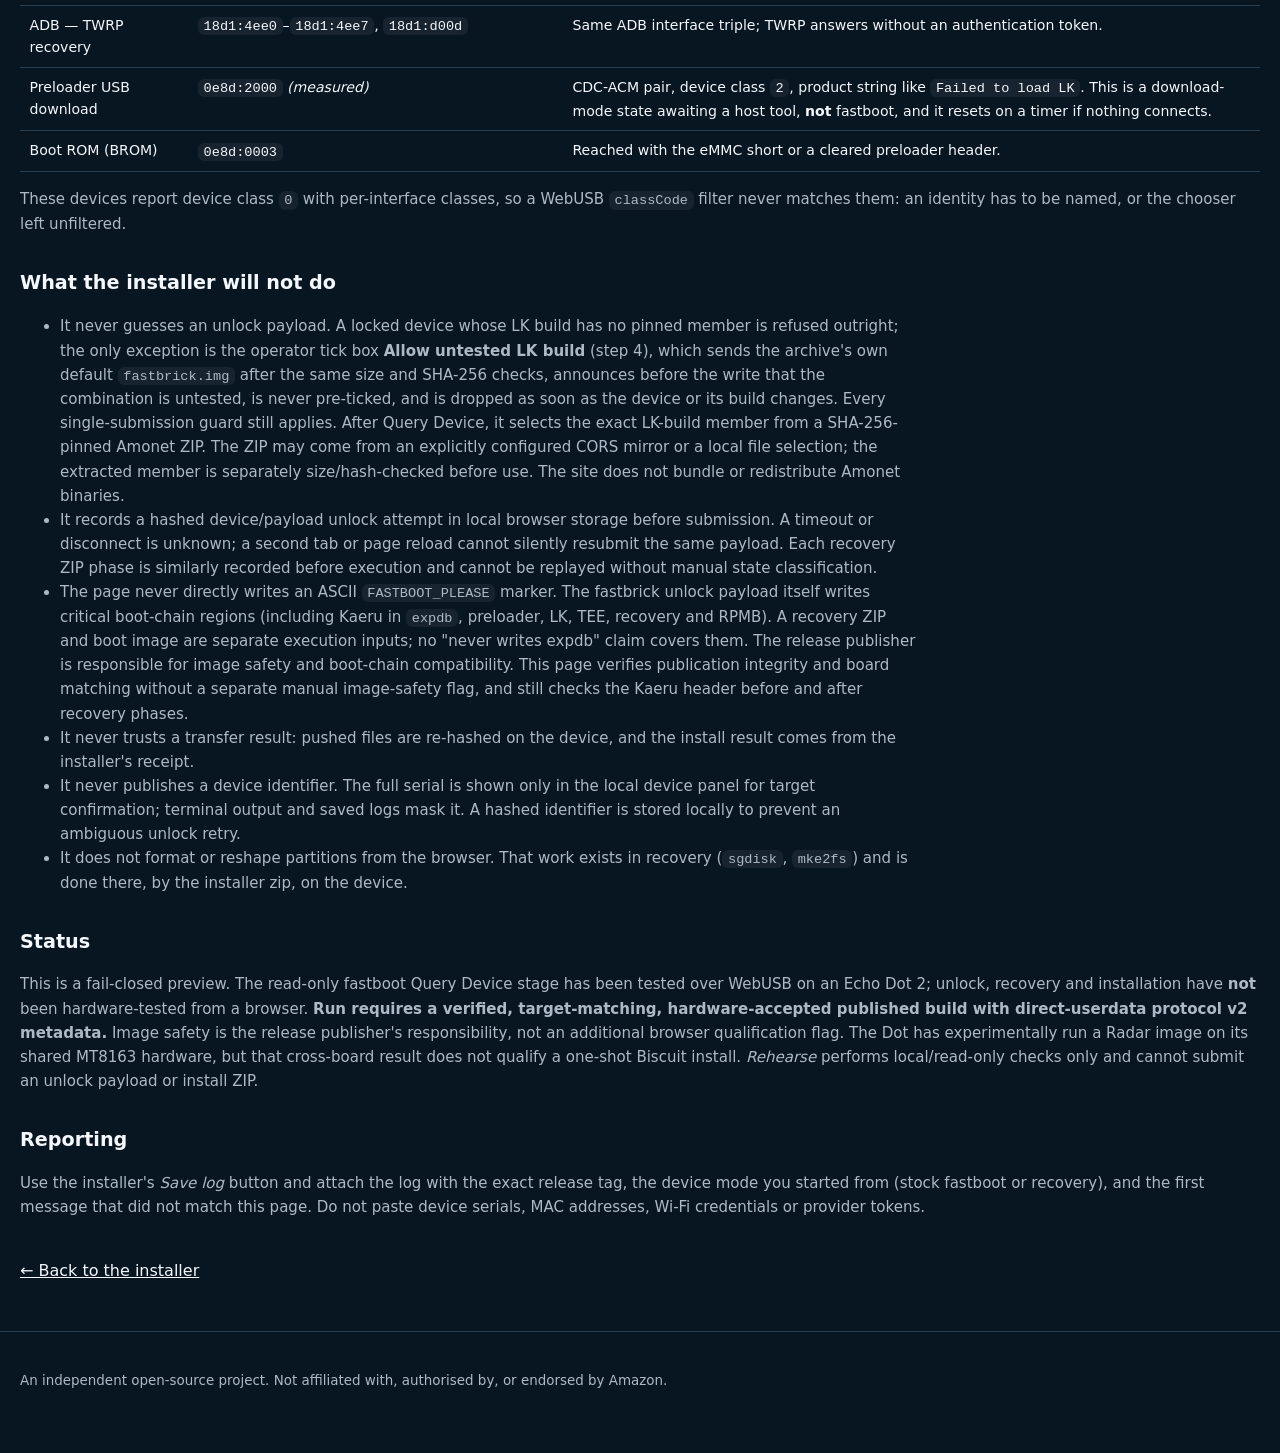
==== commit dcfbba15: "fix(install): resume a part-finished or finished direct install from the Echo's own state (#28) Befo" ====
--- a/NOTES.html
+++ b/NOTES.html
@@ -64,10 +64,12 @@
       <li>Desktop Chromium-family browser (Chrome, Edge, Brave, Opera). Firefox and Safari do not expose WebUSB.</li>
       <li>HTTPS (or <code>localhost</code>): WebUSB requires a secure context. GitHub Pages is HTTPS.</li>
       <li>Direct device connection: a data-capable cable, and no hub in between if the device is fussy about enumeration.</li>
-      <li>After fastbrick, TWRP may enumerate under a different USB identity. Use <em>Connect to your Echo in recovery</em> (or <em>Allow USB access to TWRP</em> in step 3) from a fresh button click if the browser has not authorised that identity; the page checks the original fastboot serial and Kaeru header before any recovery write. Chrome's list is scoped to the TWRP identities <code>18d1:4ee2</code> and <code>18d1:d001</code> but not to a serial, because TWRP's USB serial does not always equal the fastboot serial.</li>
+      <li>After fastbrick, TWRP may enumerate under a different USB identity. Use <em>Connect to your Echo in recovery</em> (or <em>Allow USB access to TWRP</em> in step 3) from a fresh button click if the browser has not authorised that identity; the page checks the original fastboot serial and Kaeru header before any recovery write. Chrome's list is scoped to TWRP's identity <code>18d1:4ee2</code> (Radar and Echo Dot) and LibreEcho's own <code>18d1:d001</code>, but not to a serial, because TWRP's USB serial does not always equal the fastboot serial. <code>18d1:d001</code> is never accepted as recovery: it is listed only so an Echo already running LibreEcho can be recognised as installed.</li>
       <li>If an Echo in TWRP reports a different serial than fastboot did, the page does not use it by itself; it may be a different Echo. If it is the one you just unlocked, stop the wait and press <em>My Echo is already in recovery</em>. That works without reloading the page, keeps the verified download, and never sends the unlock again.</li>
+      <li>An Echo that is already running LibreEcho (<code>18d1:d001</code>, no <code>getprop</code>) is recognised from LibreEcho's own markers (<code>/etc/libreecho/target</code> and the serial on <code>/proc/cmdline</code>) and reported as installed, not as "TWRP is not running". Chosen from <em>My Echo is already in recovery</em> or from a fastboot query, the page hands it to the read-only post-install check, which shows how to open setup (<code>adb forward tcp:18080 tcp:8080</code>, then <code>http://127.0.0.1:18080/setup.html</code>). If it answers during an install's recovery wait with the identified serial, the wait says so: before any install phase, <em>Stop</em> hands over to that same check; after <code>prepare</code> asked for a reboot to recovery, the page tells you to enter recovery by hand (unplug, hold Volume Up (+) only, plug back in) and keeps waiting.</li>
+      <li>Resuming an install: before any install phase, the page reads the Echo's own install record in TWRP (<code>/cache/libreecho-direct/transaction.state</code> and <code>receipt</code>, read-only) and checks that it belongs to the selected build (bundle manifest digest, target, release) and to this Echo (the helper's device digest, recomputed from TWRP). That record, not the browser, decides: finalized with <code>result=installed</code> runs nothing and goes straight to restarting into LibreEcho and setup; not yet formatted continues at <code>prepare</code> (safe to repeat); formatted continues at <code>transfer</code>. An uncertain format (<code>format_state=formatting</code>), an interrupted finalize (<code>phase=finalizing</code>), a record for another build or device, or one the page cannot read stops with the exact state and the safe next step. The page's own per-phase attempt record in the browser is only passed when the Echo's record proves what the earlier attempt did, and the install transaction is never reset from the page.</li>
       <li>"Unable to claim interface" means another program on the computer holds the Echo's USB connection, most often <code>adb</code> (Android platform tools, Android Studio, scrcpy) or a second tab with this installer. Run <code>adb kill-server</code>, close the others and press the button again. If it still fails, reload the page and use <em>My Echo is already in recovery</em>.</li>
-      <li>Starting from a device already in recovery: if your Echo is already unlocked and sitting in TWRP — including after a page reload — a fastboot query cannot work, so use <em>My Echo is already in recovery</em> in step 3 (or the status-bar button) instead. It reads the device's identity from the recovery environment itself and accepts it only when all of these hold — the same checks the command-line installer makes before it trusts a recovery device: a non-empty <code>ro.serialno</code>, an exact LibreEcho board name in <code>ro.product.device</code>, a running TWRP (<code>ro.twrp.version</code>), and in <code>expdb</code> (resolved from sysfs <code>PARTNAME</code>) an LK header that chains to a Kaeru header. If any check fails, nothing is identified and nothing is written. <em>Find previously authorised recovery</em> takes the same route when no device is identified yet, and a fastboot query that finds the Echo in TWRP carries on into it with the same USB device instead of asking for another click. The chooser is scoped to the TWRP identities <code>18d1:4ee2</code> (Radar) and <code>18d1:d001</code> (reported for an Echo Dot) only; LibreEcho itself also uses <code>18d1:d001</code>, so the identity is never trusted from the USB ids, and because there is no serial to narrow it with yet, every check is made from what the device itself reports. No unlock payload is ever sent from this entry: an intact Kaeru header is itself the evidence that the unlock already happened. All the usual release gates still apply, including that the selected build must match the device's board.</li>
+      <li>Starting from a device already in recovery: if your Echo is already unlocked and sitting in TWRP — including after a page reload — a fastboot query cannot work, so use <em>My Echo is already in recovery</em> in step 3 (or the status-bar button) instead. It reads the device's identity from the recovery environment itself and accepts it only when all of these hold — the same checks the command-line installer makes before it trusts a recovery device: a non-empty <code>ro.serialno</code>, an exact LibreEcho board name in <code>ro.product.device</code>, a running TWRP (<code>ro.twrp.version</code>), and in <code>expdb</code> (resolved from sysfs <code>PARTNAME</code>) an LK header that chains to a Kaeru header. If any check fails, nothing is identified and nothing is written. <em>Find previously authorised recovery</em> takes the same route when no device is identified yet, and a fastboot query that finds the Echo in TWRP carries on into it with the same USB device instead of asking for another click. The chooser is scoped to <code>18d1:4ee2</code>, which is TWRP on both the Echo 2nd Gen and the Echo Dot, and <code>18d1:d001</code>, which is LibreEcho's own ADB on an installed Echo, not TWRP. The identity is never trusted from the USB ids, and because there is no serial to narrow it with yet, every check is made from what the device itself reports. No unlock payload is ever sent from this entry: an intact Kaeru header is itself the evidence that the unlock already happened. All the usual release gates still apply, including that the selected build must match the device's board.</li>
     </ul>
 
     <h2>USB identities the installer expects</h2>
